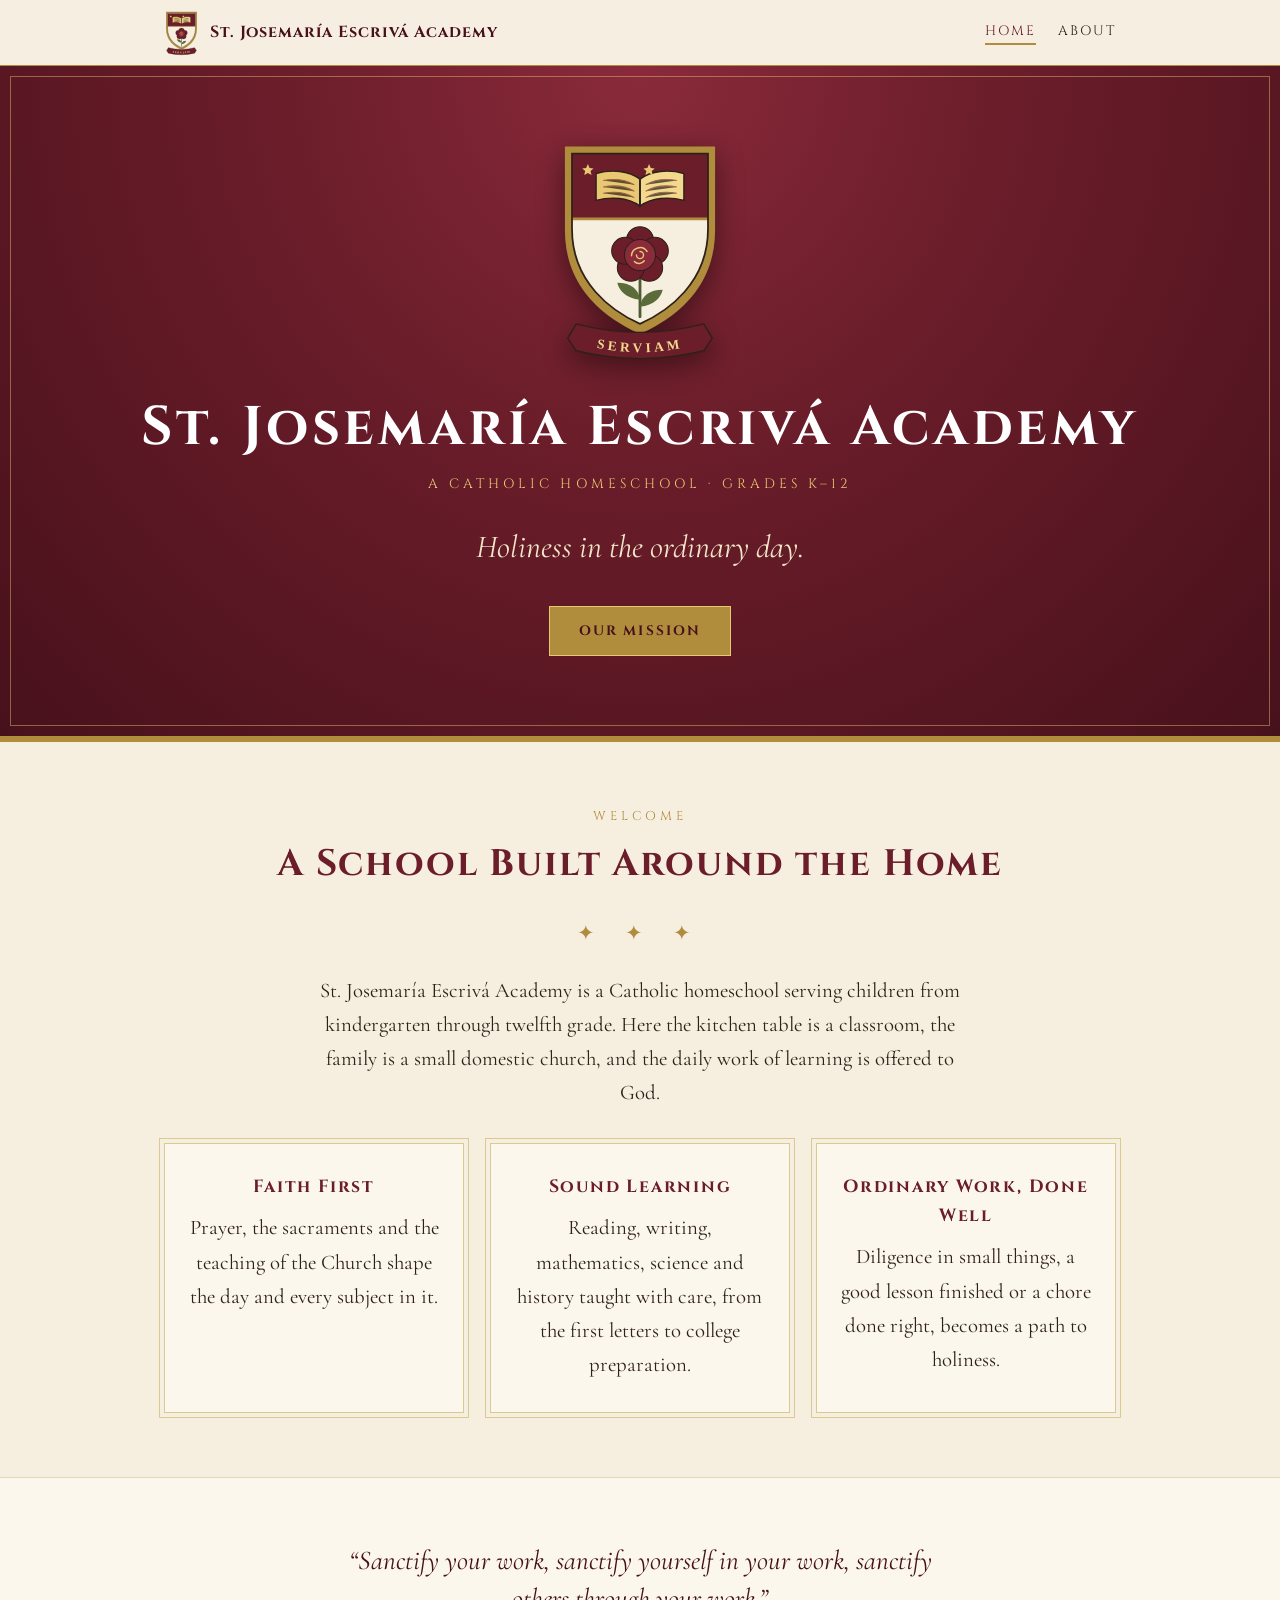
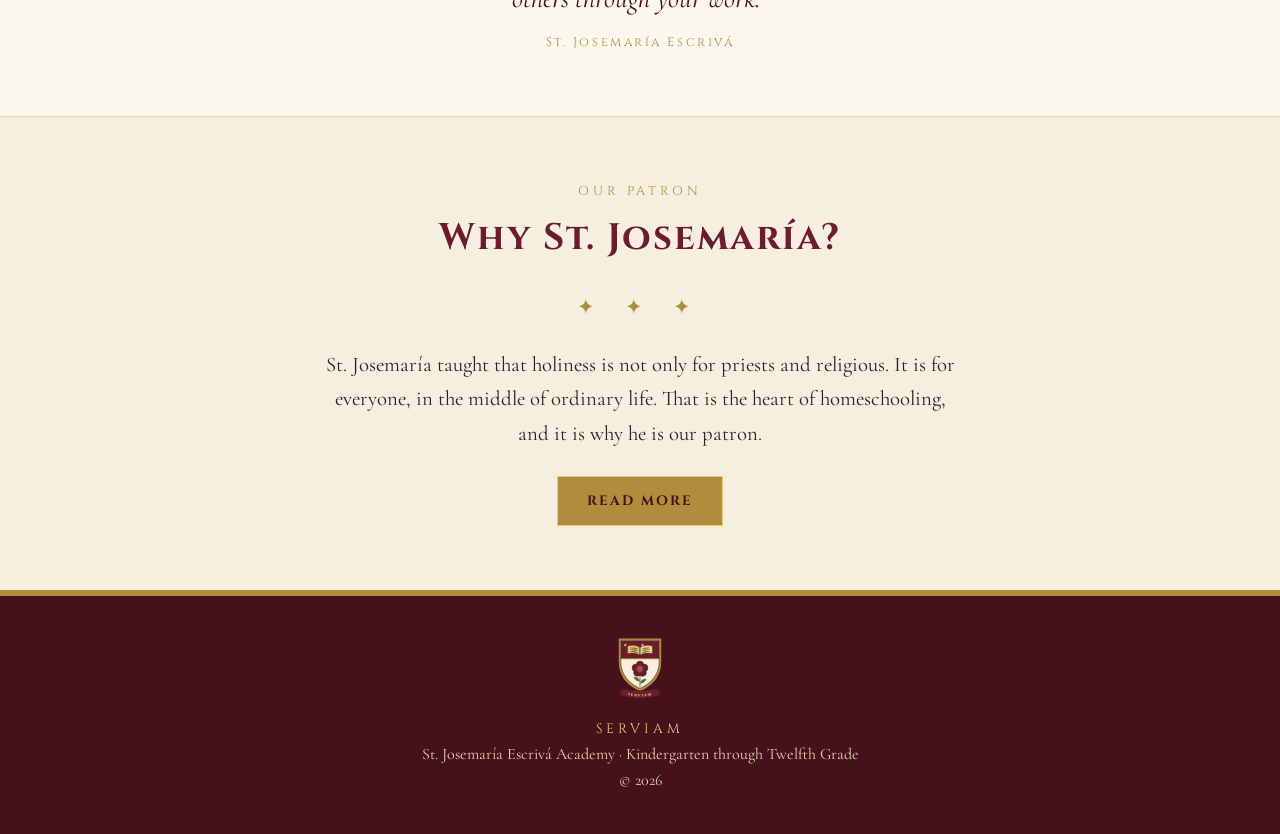
==== index.html @ 0e482333 "Build public academy site: home, about, crest, styles; keep old hub as family.html Co-Authored-By: C" ====
<!DOCTYPE html>
<html lang="en"><head><meta charset="UTF-8"><meta name="viewport" content="width=device-width,initial-scale=1">
<title>St. Josemaría Escrivá Academy</title><meta name="description" content="A Catholic homeschool academy, kindergarten through twelfth grade."><link rel="icon" href="crest.svg" type="image/svg+xml">
<link rel="preconnect" href="https://fonts.googleapis.com"><link rel="preconnect" href="https://fonts.gstatic.com" crossorigin><link href="https://fonts.googleapis.com/css2?family=Cinzel:wght@500;700&family=Cormorant+Garamond:ital,wght@0,400;0,600;1,400&display=swap" rel="stylesheet"><link rel="stylesheet" href="style.css"></head><body>
<header class="top"><div class="wrap"><a class="brand" href="/"><img src="crest.svg" alt=""><span>St. Josemaría Escrivá Academy</span></a>
<nav><a href="/" class="on">Home</a><a href="about.html">About</a></nav></div></header>
<div class="hero"><img class="crest" src="crest.svg" alt="Academy crest">
<h1>St. Josemaría Escrivá Academy</h1><div class="sub">A Catholic Homeschool &middot; Grades K&ndash;12</div>
<p class="tag">Holiness in the ordinary day.</p><a class="btn" href="about.html">Our Mission</a></div>
<section><div class="wrap"><div class="kicker">Welcome</div><h2>A School Built Around the Home</h2><span class="orn">&#10022; &#10022; &#10022;</span>
<div class="lead"><p>St. Josemaría Escrivá Academy is a Catholic homeschool serving children from kindergarten through twelfth grade. Here the kitchen table is a classroom, the family is a small domestic church, and the daily work of learning is offered to God.</p></div>
<div class="cols">
<div class="card"><h3>Faith First</h3><p>Prayer, the sacraments and the teaching of the Church shape the day and every subject in it.</p></div>
<div class="card"><h3>Sound Learning</h3><p>Reading, writing, mathematics, science and history taught with care, from the first letters to college preparation.</p></div>
<div class="card"><h3>Ordinary Work, Done Well</h3><p>Diligence in small things, a good lesson finished or a chore done right, becomes a path to holiness.</p></div>
</div></div></section>
<section class="alt"><div class="wrap"><blockquote>&ldquo;Sanctify your work, sanctify yourself in your work, sanctify others through your work.&rdquo;<cite>St. Josemaría Escrivá</cite></blockquote></div></section>
<section><div class="wrap"><div class="kicker">Our Patron</div><h2>Why St. Josemaría?</h2><span class="orn">&#10022; &#10022; &#10022;</span>
<div class="lead"><p>St. Josemaría taught that holiness is not only for priests and religious. It is for everyone, in the middle of ordinary life. That is the heart of homeschooling, and it is why he is our patron.</p><p style="margin-top:1.6rem"><a class="btn" href="about.html">Read More</a></p></div></div></section>
<footer><img src="crest.svg" alt=""><div class="m">SERVIAM</div><p>St. Josemaría Escrivá Academy &middot; Kindergarten through Twelfth Grade<br>&copy; 2026</p></footer></body></html>
---- style.css ----
:root{--cream:#f6efe0;--paper:#fbf7ec;--burg:#6b1d2a;--burg-d:#47111b;--gold:#b08d3c;--gold-l:#e9c872;--ink:#2e2118}
*{box-sizing:border-box;margin:0}
html{scroll-behavior:smooth}
body{background:var(--cream);color:var(--ink);font-family:'Cormorant Garamond',Georgia,serif;font-size:1.3rem;line-height:1.65}
h1,h2,h3,.brand,nav a,.btn,.kicker{font-family:'Cinzel',Georgia,serif}
a{color:var(--burg)}
.wrap{max-width:1000px;margin:0 auto;padding:0 1.5rem}
header.top{position:sticky;top:0;z-index:10;background:rgba(246,239,224,.94);backdrop-filter:blur(6px);border-bottom:1px solid var(--gold)}
header.top .wrap{display:flex;align-items:center;justify-content:space-between;gap:1rem;padding-top:.6rem;padding-bottom:.6rem}
.brand{display:flex;align-items:center;gap:.7rem;text-decoration:none;color:var(--burg-d);font-weight:700;letter-spacing:.06em;font-size:1rem;line-height:1.2}
.brand img{height:46px}
nav{display:flex;gap:1.4rem}
nav a{text-decoration:none;color:var(--ink);font-size:.85rem;letter-spacing:.14em;text-transform:uppercase}
nav a:hover,nav a.on{color:var(--burg);border-bottom:2px solid var(--gold)}
.hero{background:radial-gradient(ellipse at 50% 0%,#8a2a3a 0%,var(--burg) 40%,var(--burg-d) 100%);color:var(--cream);text-align:center;padding:4.5rem 1.5rem 5rem;position:relative;border-bottom:6px solid var(--gold)}
.hero::after{content:"";position:absolute;inset:10px;border:1px solid rgba(233,200,114,.45);pointer-events:none}
.hero img.crest{width:170px;filter:drop-shadow(0 8px 14px rgba(0,0,0,.45));margin-bottom:1.2rem}
.hero h1{font-size:clamp(1.9rem,5.4vw,3.4rem);letter-spacing:.07em;line-height:1.2;font-weight:700;color:#fff}
.hero .sub{font-family:'Cinzel',serif;letter-spacing:.3em;text-transform:uppercase;font-size:.85rem;color:var(--gold-l);margin-top:.8rem}
.hero .tag{font-style:italic;font-size:clamp(1.4rem,3.4vw,2rem);margin:1.6rem auto 2rem;max-width:34rem;color:#f3e7c9}
.btn{display:inline-block;padding:.8rem 1.8rem;background:var(--gold);color:var(--burg-d);text-decoration:none;letter-spacing:.16em;text-transform:uppercase;font-size:.85rem;font-weight:700;border:1px solid var(--gold-l)}
.btn:hover{background:var(--gold-l)}
section{padding:4rem 0}
section.alt{background:var(--paper);border-top:1px solid #e3d6b4;border-bottom:1px solid #e3d6b4}
.kicker{color:var(--gold);letter-spacing:.3em;text-transform:uppercase;font-size:.8rem;text-align:center}
h2{font-size:clamp(1.6rem,3.8vw,2.3rem);color:var(--burg);text-align:center;margin:.4rem 0 1.4rem;letter-spacing:.05em}
.orn{display:block;text-align:center;color:var(--gold);letter-spacing:.6em;margin-bottom:1.4rem}
p+p{margin-top:1rem}
.lead{max-width:40rem;margin:0 auto;text-align:center}
.cols{display:grid;grid-template-columns:repeat(auto-fit,minmax(250px,1fr));gap:1.6rem;margin-top:2rem}
.card{background:var(--paper);border:1px solid #d9c993;padding:1.8rem 1.5rem;text-align:center;box-shadow:0 0 0 4px var(--cream),0 0 0 5px #d9c993}
.card h3{color:var(--burg);font-size:1.1rem;letter-spacing:.1em;margin-bottom:.6rem}
blockquote{max-width:38rem;margin:0 auto;text-align:center;font-style:italic;font-size:1.7rem;line-height:1.4;color:var(--burg-d)}
blockquote cite{display:block;font-family:'Cinzel',serif;font-style:normal;font-size:.8rem;letter-spacing:.2em;color:var(--gold);margin-top:1rem}
.prose{max-width:42rem;margin:0 auto}
.prose h3{color:var(--burg);letter-spacing:.08em;margin:2rem 0 .5rem;font-size:1.2rem}
.prose ul{padding-left:1.3rem}
footer{background:var(--burg-d);color:#e6d7ae;text-align:center;padding:2.5rem 1rem;font-size:1rem;border-top:6px solid var(--gold)}
footer img{height:64px;margin-bottom:.6rem}
footer .m{font-family:'Cinzel',serif;letter-spacing:.3em;color:var(--gold-l);font-size:.85rem}
@media(max-width:640px){body{font-size:1.2rem}.brand span{display:none}nav{gap:1rem}.hero img.crest{width:130px}}
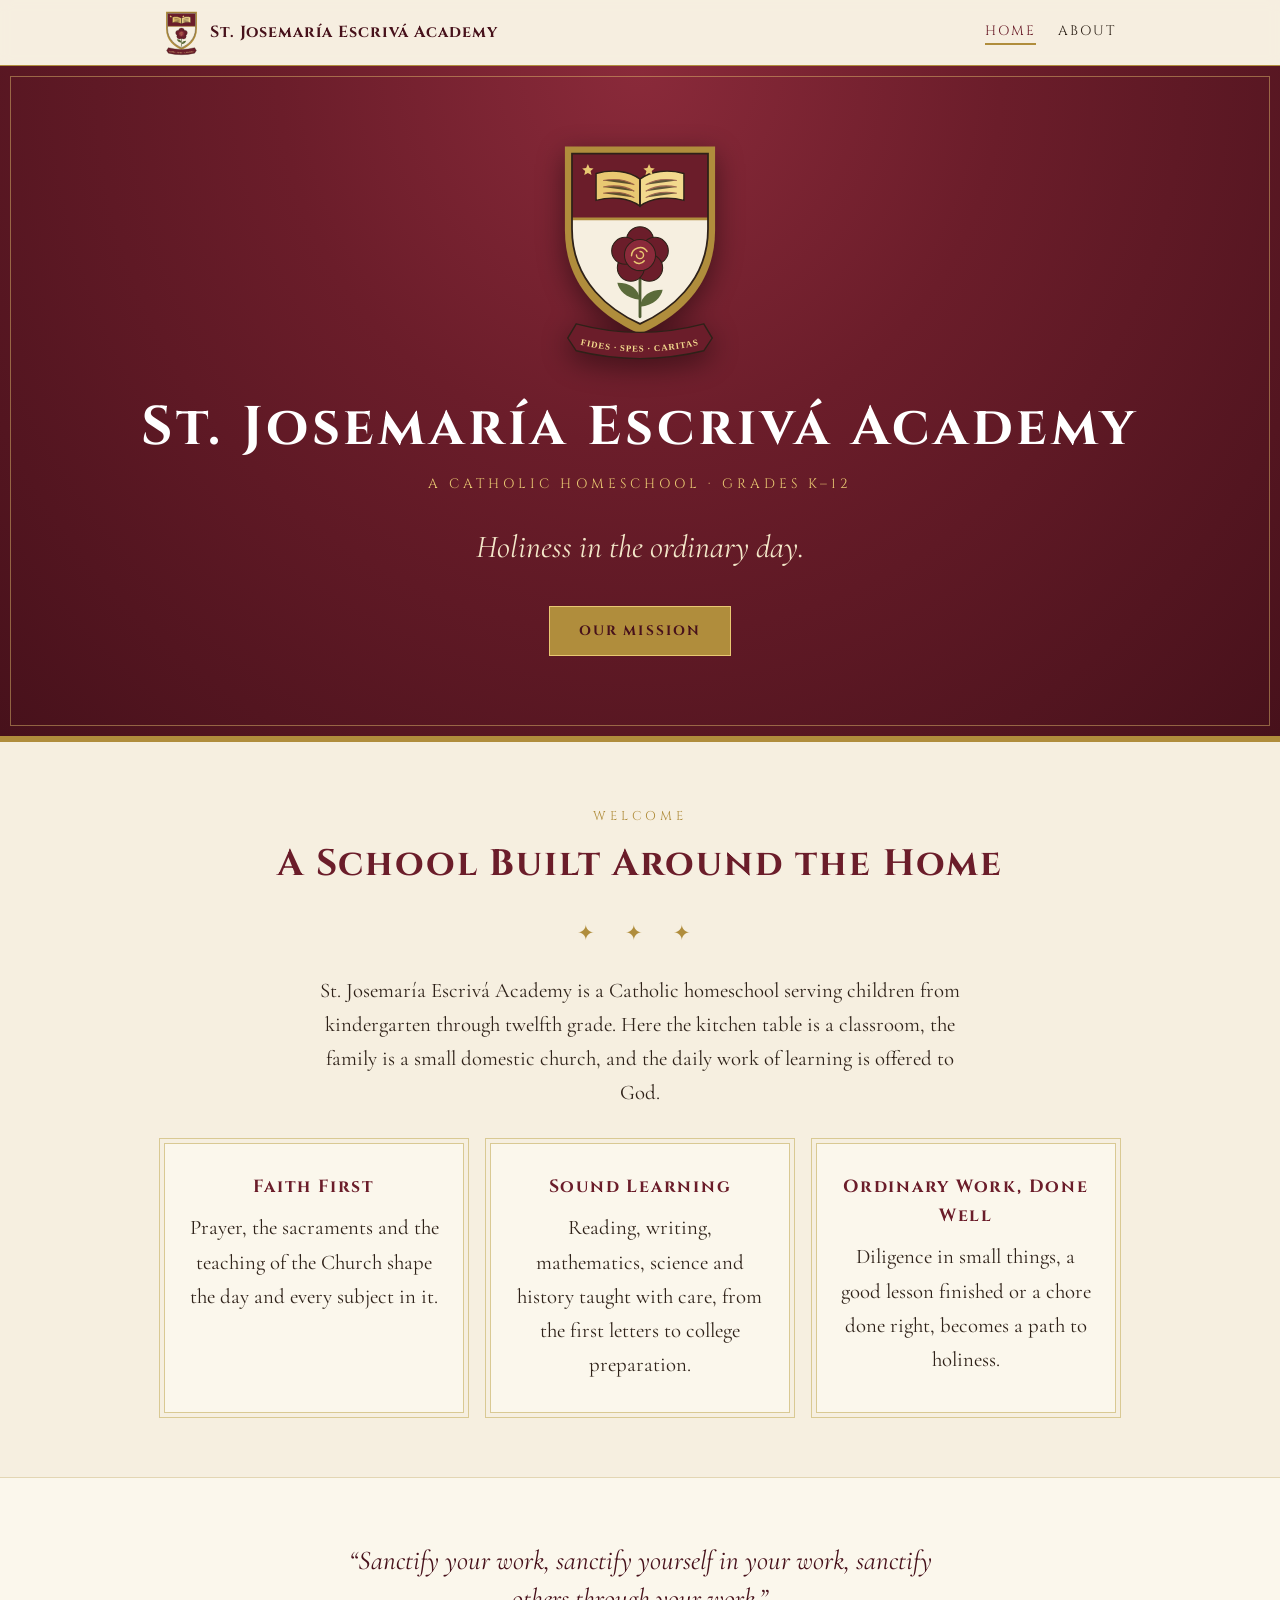
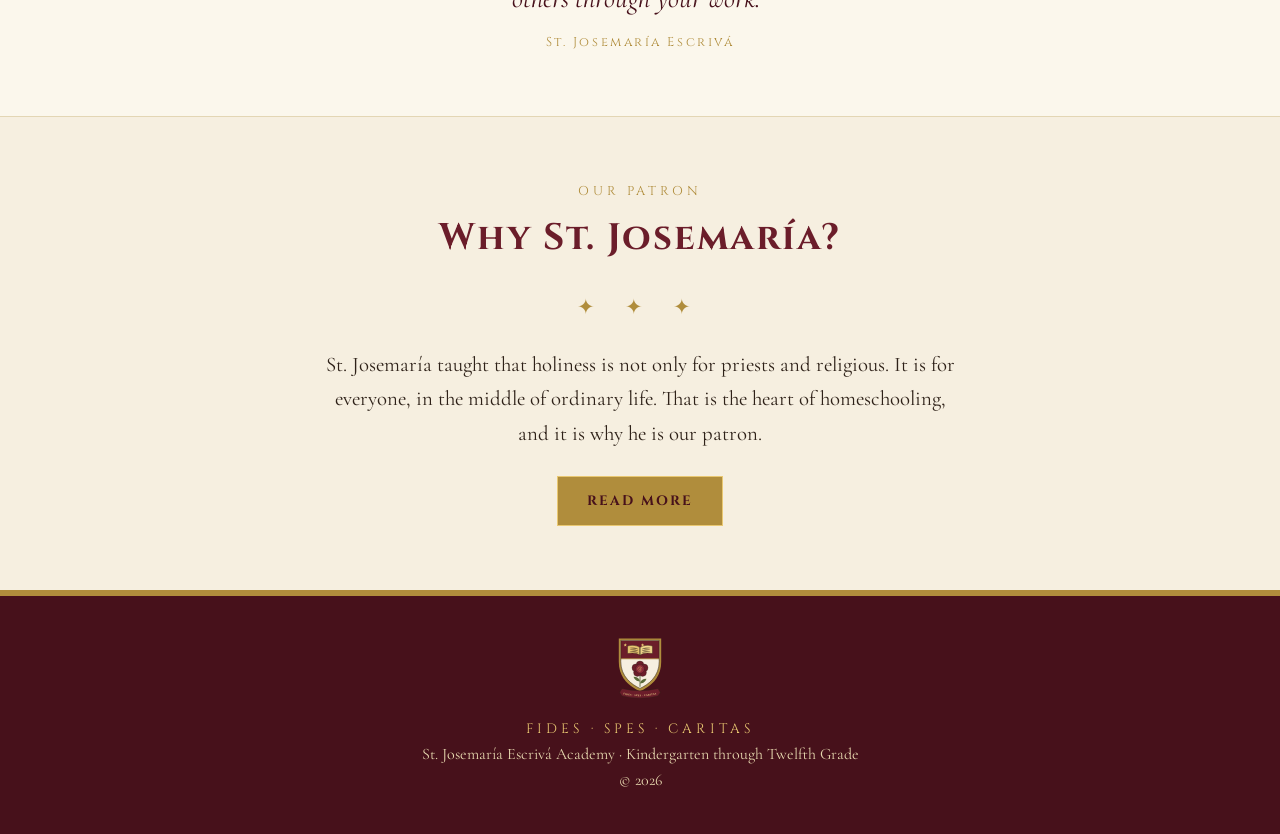
==== commit 246a4dde: "Motto: Fides, Spes et Caritas Co-Authored-By: Claude Sonnet 5.5 <noreply@anthropic.com> Claude-Sessi" ====
--- a/index.html
+++ b/index.html
@@ -17,4 +17,4 @@
 <section class="alt"><div class="wrap"><blockquote>&ldquo;Sanctify your work, sanctify yourself in your work, sanctify others through your work.&rdquo;<cite>St. Josemaría Escrivá</cite></blockquote></div></section>
 <section><div class="wrap"><div class="kicker">Our Patron</div><h2>Why St. Josemaría?</h2><span class="orn">&#10022; &#10022; &#10022;</span>
 <div class="lead"><p>St. Josemaría taught that holiness is not only for priests and religious. It is for everyone, in the middle of ordinary life. That is the heart of homeschooling, and it is why he is our patron.</p><p style="margin-top:1.6rem"><a class="btn" href="about.html">Read More</a></p></div></div></section>
-<footer><img src="crest.svg" alt=""><div class="m">SERVIAM</div><p>St. Josemaría Escrivá Academy &middot; Kindergarten through Twelfth Grade<br>&copy; 2026</p></footer></body></html>
+<footer><img src="crest.svg" alt=""><div class="m">FIDES &middot; SPES &middot; CARITAS</div><p>St. Josemaría Escrivá Academy &middot; Kindergarten through Twelfth Grade<br>&copy; 2026</p></footer></body></html>
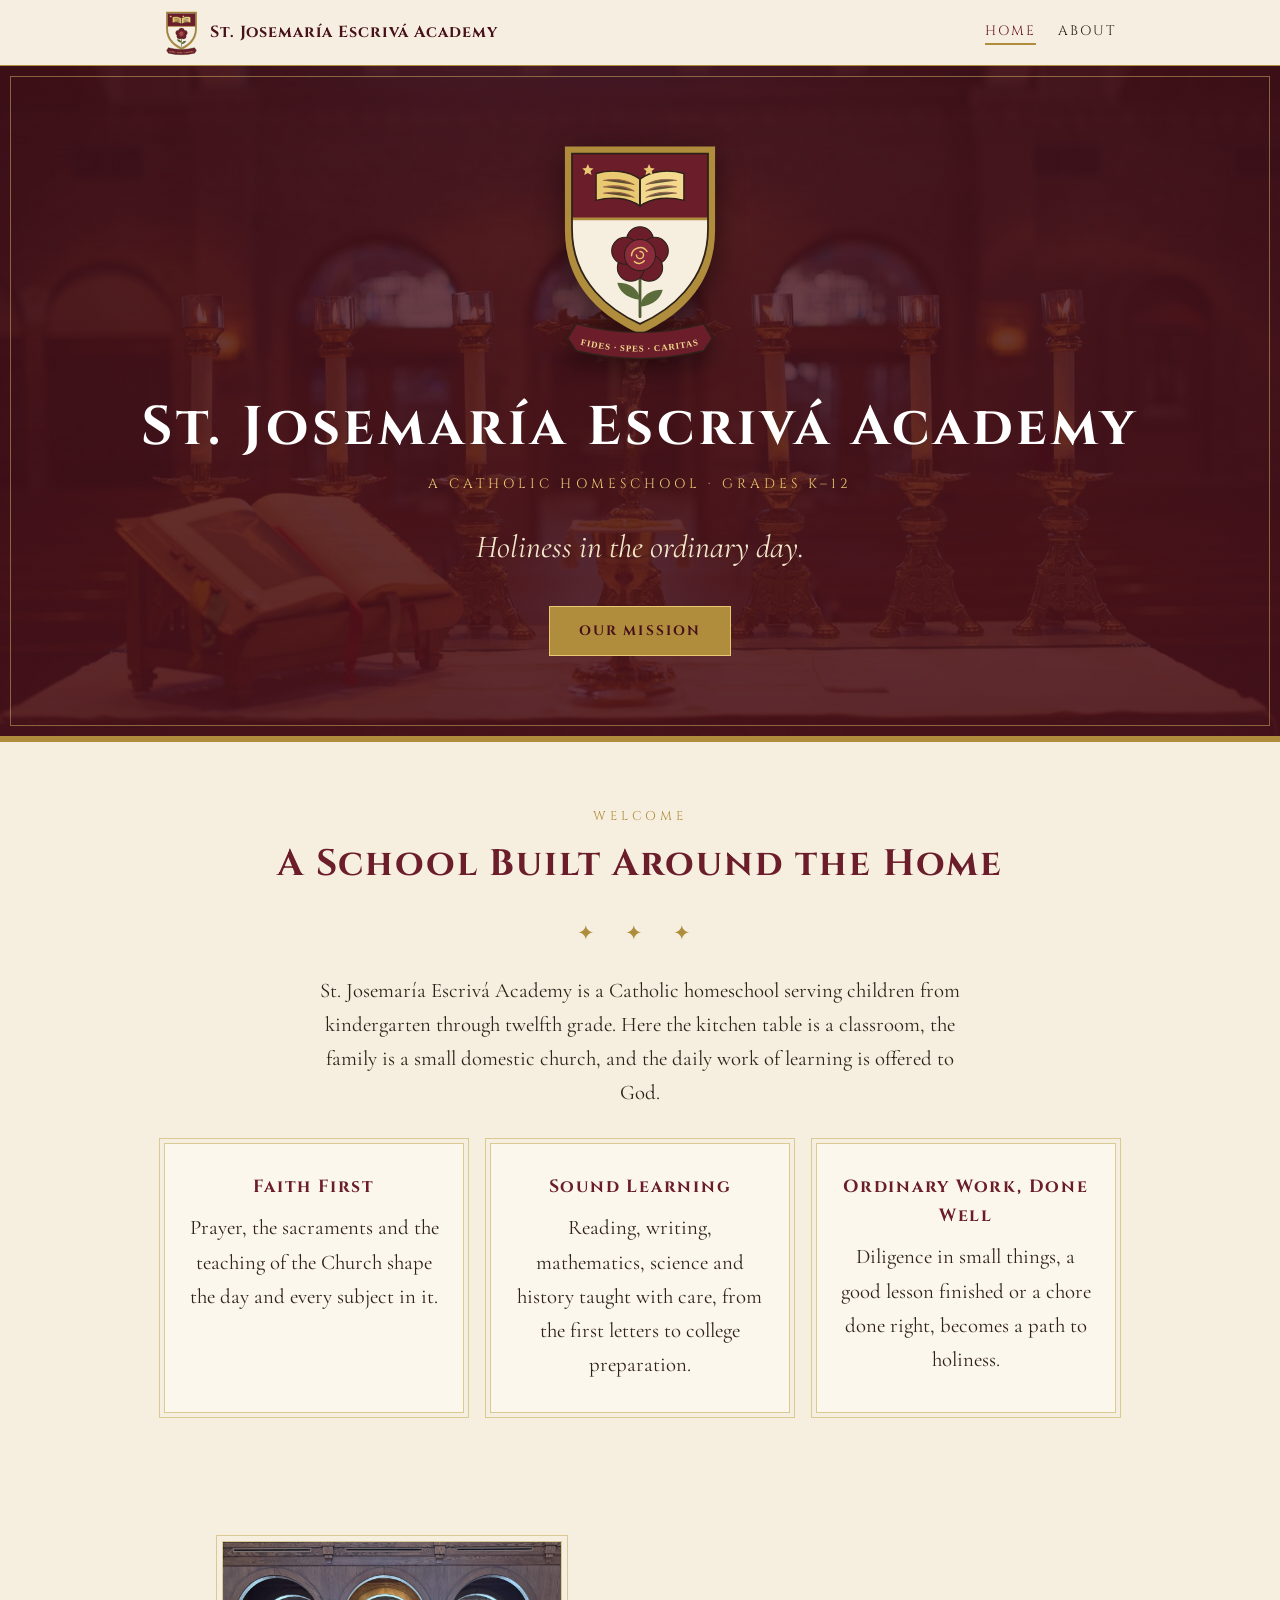
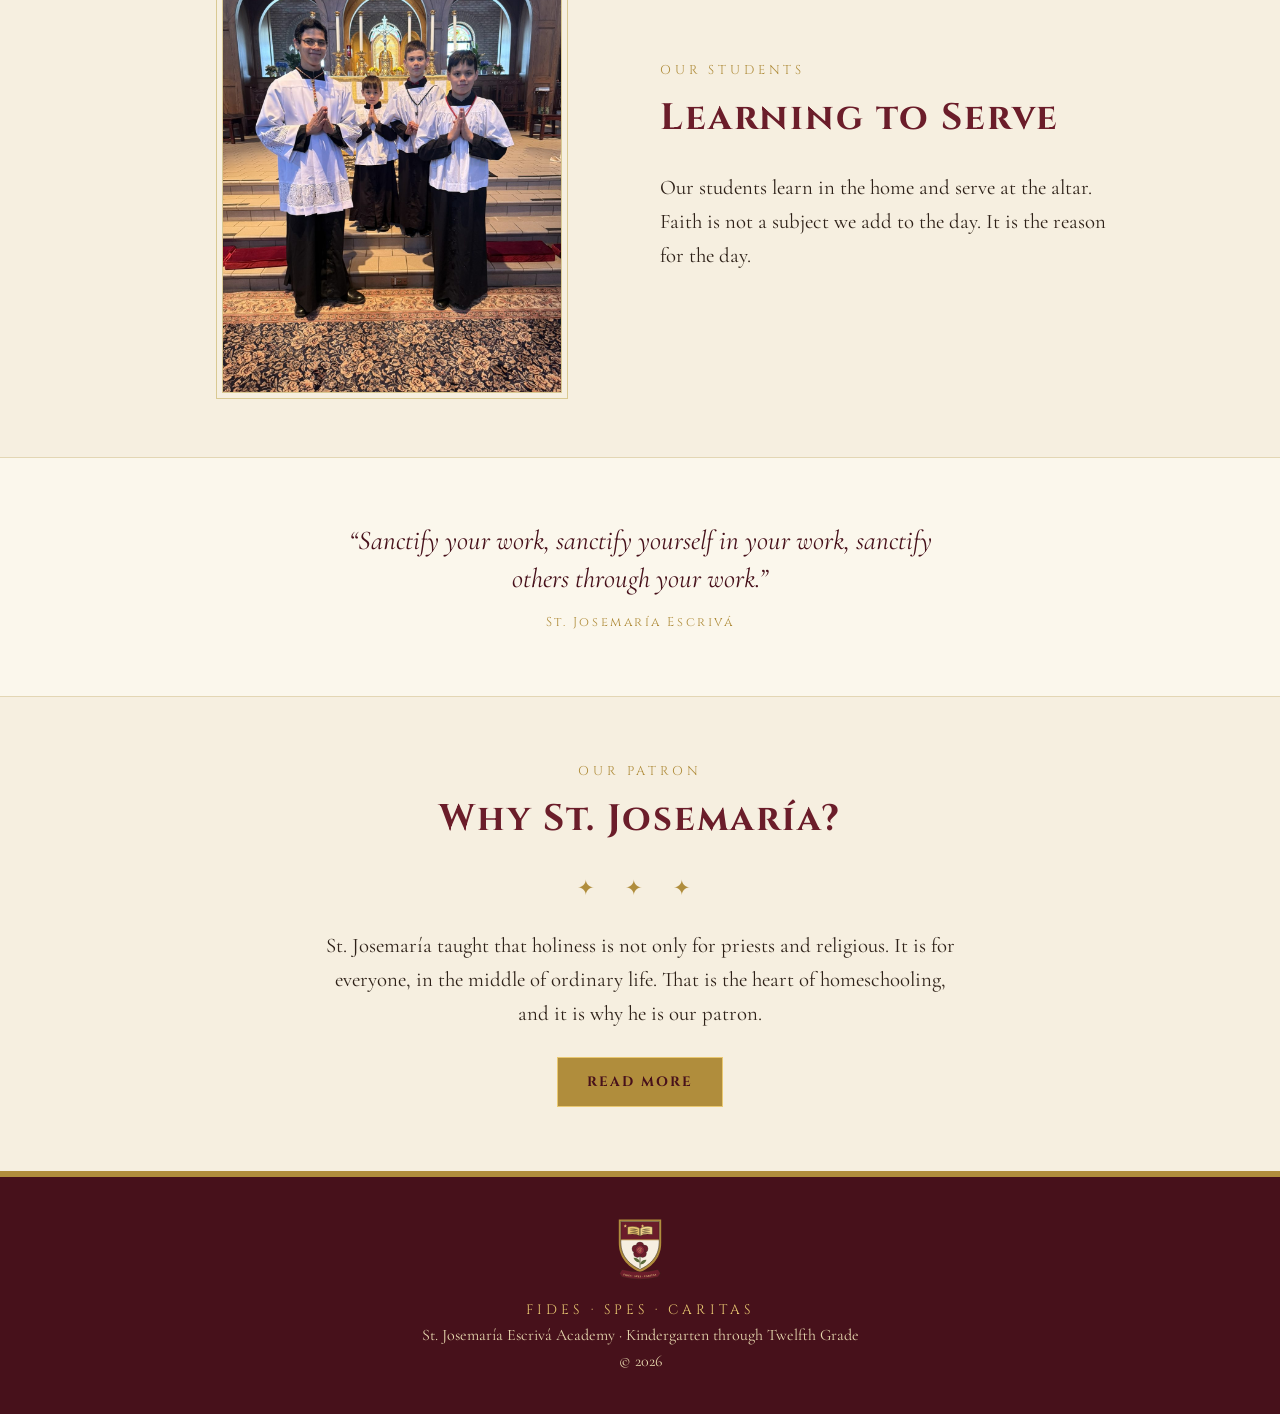
==== commit e4be5283: "Add photos: altar hero, servers, thurible Co-Authored-By: Claude Sonnet 5.5 <noreply@anthropic.com> " ====
--- a/index.html
+++ b/index.html
@@ -14,6 +14,7 @@
 <div class="card"><h3>Sound Learning</h3><p>Reading, writing, mathematics, science and history taught with care, from the first letters to college preparation.</p></div>
 <div class="card"><h3>Ordinary Work, Done Well</h3><p>Diligence in small things, a good lesson finished or a chore done right, becomes a path to holiness.</p></div>
 </div></div></section>
+<section><div class="wrap"><div class="split"><div class="pic"><img class="photo" src="img/servers.jpg" alt="Four altar servers standing in prayer before the altar" loading="lazy"></div><div><div class="kicker" style="text-align:left">Our Students</div><h2 style="text-align:left">Learning to Serve</h2><p>Our students learn in the home and serve at the altar. Faith is not a subject we add to the day. It is the reason for the day.</p></div></div></div></section>
 <section class="alt"><div class="wrap"><blockquote>&ldquo;Sanctify your work, sanctify yourself in your work, sanctify others through your work.&rdquo;<cite>St. Josemaría Escrivá</cite></blockquote></div></section>
 <section><div class="wrap"><div class="kicker">Our Patron</div><h2>Why St. Josemaría?</h2><span class="orn">&#10022; &#10022; &#10022;</span>
 <div class="lead"><p>St. Josemaría taught that holiness is not only for priests and religious. It is for everyone, in the middle of ordinary life. That is the heart of homeschooling, and it is why he is our patron.</p><p style="margin-top:1.6rem"><a class="btn" href="about.html">Read More</a></p></div></div></section>
--- a/style.css
+++ b/style.css
@@ -12,7 +12,7 @@
 nav{display:flex;gap:1.4rem}
 nav a{text-decoration:none;color:var(--ink);font-size:.85rem;letter-spacing:.14em;text-transform:uppercase}
 nav a:hover,nav a.on{color:var(--burg);border-bottom:2px solid var(--gold)}
-.hero{background:radial-gradient(ellipse at 50% 0%,#8a2a3a 0%,var(--burg) 40%,var(--burg-d) 100%);color:var(--cream);text-align:center;padding:4.5rem 1.5rem 5rem;position:relative;border-bottom:6px solid var(--gold)}
+.hero{background:linear-gradient(rgba(71,17,27,.78),rgba(71,17,27,.88)),url(img/altar.jpg) center/cover;color:var(--cream);text-align:center;padding:4.5rem 1.5rem 5rem;position:relative;border-bottom:6px solid var(--gold)}
 .hero::after{content:"";position:absolute;inset:10px;border:1px solid rgba(233,200,114,.45);pointer-events:none}
 .hero img.crest{width:170px;filter:drop-shadow(0 8px 14px rgba(0,0,0,.45));margin-bottom:1.2rem}
 .hero h1{font-size:clamp(1.9rem,5.4vw,3.4rem);letter-spacing:.07em;line-height:1.2;font-weight:700;color:#fff}
@@ -39,3 +39,10 @@
 footer img{height:64px;margin-bottom:.6rem}
 footer .m{font-family:'Cinzel',serif;letter-spacing:.3em;color:var(--gold-l);font-size:.85rem}
 @media(max-width:640px){body{font-size:1.2rem}.brand span{display:none}nav{gap:1rem}.hero img.crest{width:130px}}
+
+.photo{display:block;width:100%;height:auto;border:1px solid #d9c993;box-shadow:0 0 0 5px var(--cream),0 0 0 6px #d9c993}
+.split{display:grid;grid-template-columns:1fr 1fr;gap:2.5rem;align-items:center}
+.split.rev .pic{order:2}
+.pic{max-width:340px;margin:0 auto}
+.pic p{font-size:.95rem;font-style:italic;text-align:center;margin-top:.8rem;color:#6a5a48}
+@media(max-width:700px){.split{grid-template-columns:1fr}.split.rev .pic{order:0}}
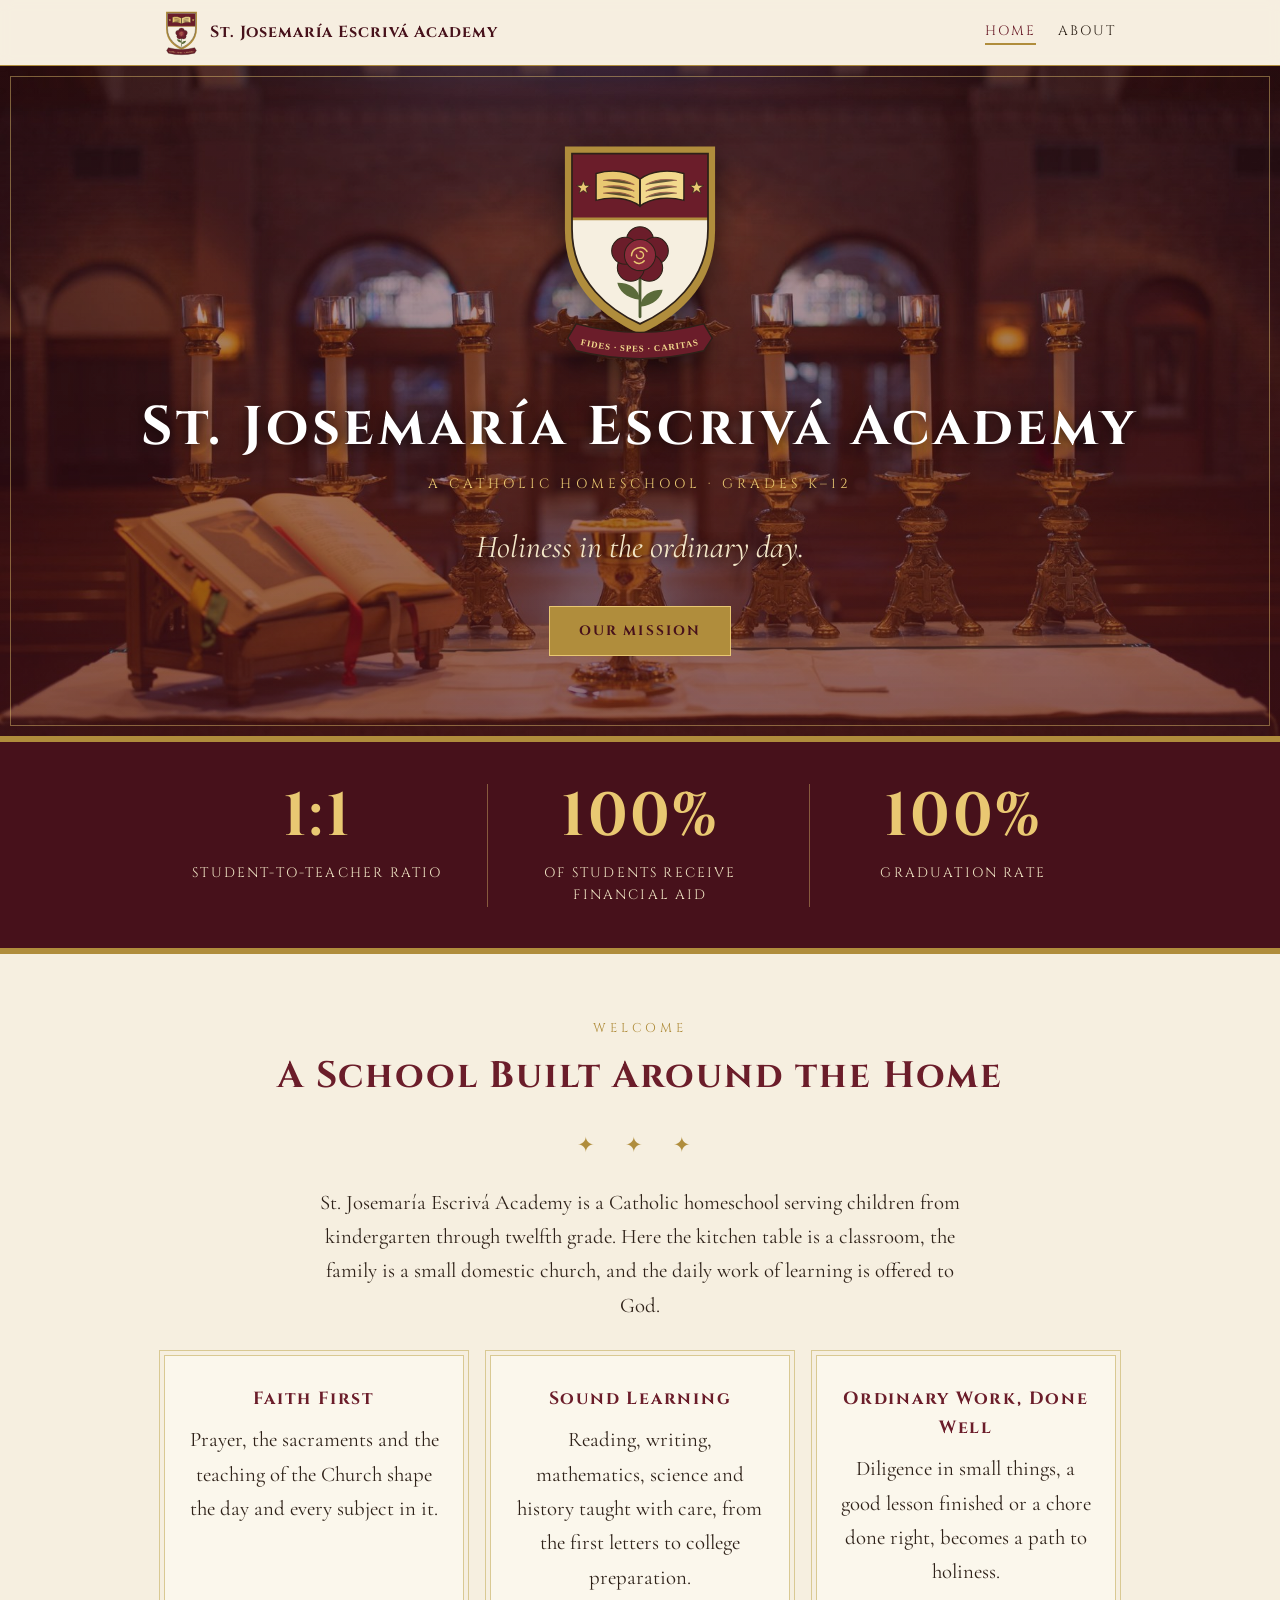
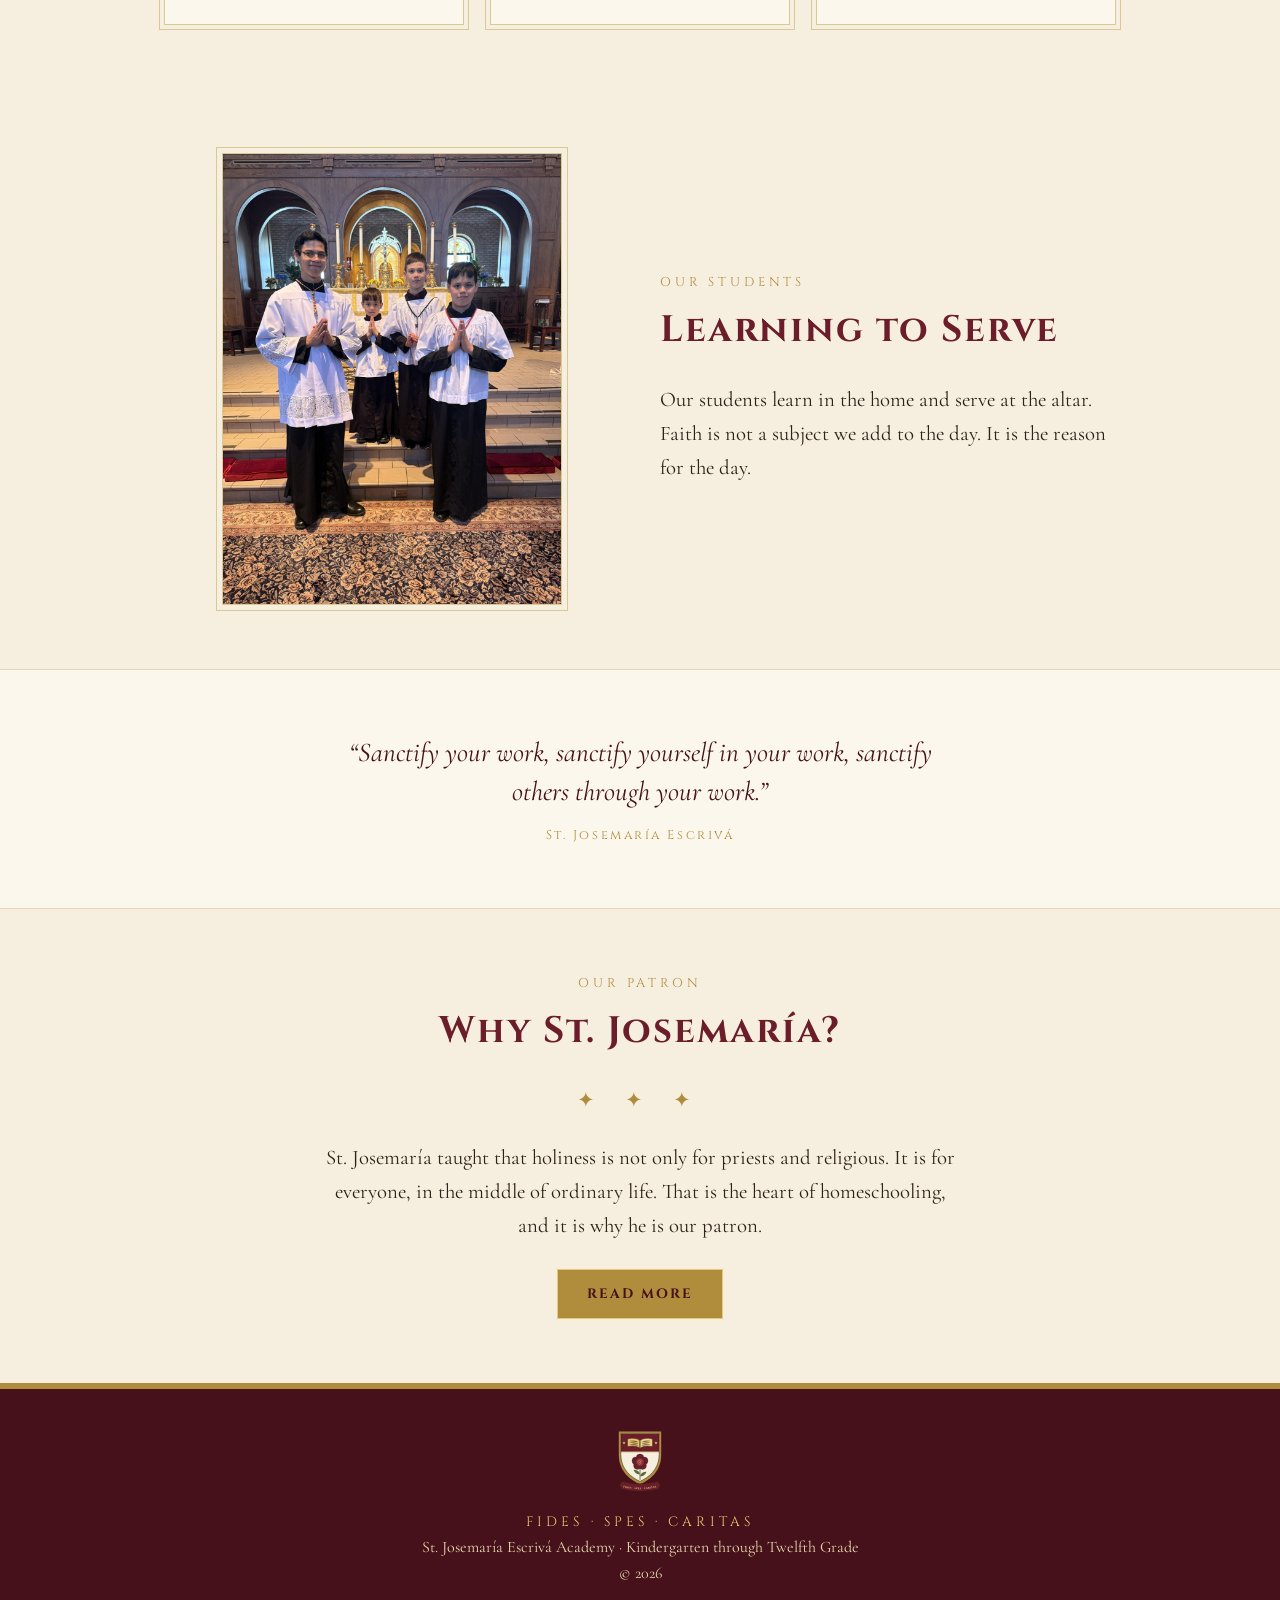
==== commit 450165e0: "Home: add stats band (1:1 ratio, 100% aid, 100% graduation) Co-Authored-By: Claude Sonnet 5.5 <norep" ====
--- a/index.html
+++ b/index.html
@@ -7,6 +7,7 @@
 <div class="hero"><img class="crest" src="crest.svg" alt="Academy crest">
 <h1>St. Josemaría Escrivá Academy</h1><div class="sub">A Catholic Homeschool &middot; Grades K&ndash;12</div>
 <p class="tag">Holiness in the ordinary day.</p><a class="btn" href="about.html">Our Mission</a></div>
+<div class="stats"><div class="wrap"><div class="stat"><b>1:1</b><span>Student-to-Teacher Ratio</span></div><div class="stat"><b>100%</b><span>of Students Receive Financial Aid</span></div><div class="stat"><b>100%</b><span>Graduation Rate</span></div></div></div>
 <section><div class="wrap"><div class="kicker">Welcome</div><h2>A School Built Around the Home</h2><span class="orn">&#10022; &#10022; &#10022;</span>
 <div class="lead"><p>St. Josemaría Escrivá Academy is a Catholic homeschool serving children from kindergarten through twelfth grade. Here the kitchen table is a classroom, the family is a small domestic church, and the daily work of learning is offered to God.</p></div>
 <div class="cols">
--- a/style.css
+++ b/style.css
@@ -12,9 +12,10 @@
 nav{display:flex;gap:1.4rem}
 nav a{text-decoration:none;color:var(--ink);font-size:.85rem;letter-spacing:.14em;text-transform:uppercase}
 nav a:hover,nav a.on{color:var(--burg);border-bottom:2px solid var(--gold)}
-.hero{background:linear-gradient(rgba(71,17,27,.78),rgba(71,17,27,.88)),url(img/altar.jpg) center/cover;color:var(--cream);text-align:center;padding:4.5rem 1.5rem 5rem;position:relative;border-bottom:6px solid var(--gold)}
+.hero{background:linear-gradient(rgba(71,17,27,.38),rgba(71,17,27,.62)),url(img/altar.jpg) center/cover;color:var(--cream);text-align:center;padding:4.5rem 1.5rem 5rem;position:relative;border-bottom:6px solid var(--gold)}
 .hero::after{content:"";position:absolute;inset:10px;border:1px solid rgba(233,200,114,.45);pointer-events:none}
 .hero img.crest{width:170px;filter:drop-shadow(0 8px 14px rgba(0,0,0,.45));margin-bottom:1.2rem}
+.hero h1,.hero .tag{text-shadow:0 2px 14px rgba(0,0,0,.65)}
 .hero h1{font-size:clamp(1.9rem,5.4vw,3.4rem);letter-spacing:.07em;line-height:1.2;font-weight:700;color:#fff}
 .hero .sub{font-family:'Cinzel',serif;letter-spacing:.3em;text-transform:uppercase;font-size:.85rem;color:var(--gold-l);margin-top:.8rem}
 .hero .tag{font-style:italic;font-size:clamp(1.4rem,3.4vw,2rem);margin:1.6rem auto 2rem;max-width:34rem;color:#f3e7c9}
@@ -46,3 +47,10 @@
 .pic{max-width:340px;margin:0 auto}
 .pic p{font-size:.95rem;font-style:italic;text-align:center;margin-top:.8rem;color:#6a5a48}
 @media(max-width:700px){.split{grid-template-columns:1fr}.split.rev .pic{order:0}}
+
+.stats{background:var(--burg-d);color:var(--cream);border-bottom:6px solid var(--gold)}
+.stats .wrap{display:grid;grid-template-columns:repeat(3,1fr);gap:1rem;max-width:1000px;padding-top:2.6rem;padding-bottom:2.6rem}
+.stat{text-align:center;padding:0 .5rem}
+.stat+.stat{border-left:1px solid rgba(233,200,114,.4)}
+.stat b{display:block;font-family:'Cinzel',serif;font-size:clamp(2.2rem,6vw,3.8rem);color:var(--gold-l);line-height:1.1;letter-spacing:.04em}
+.stat span{display:block;font-family:'Cinzel',serif;font-size:clamp(.62rem,1.7vw,.85rem);letter-spacing:.16em;text-transform:uppercase;margin-top:.7rem;color:#efe3c3}
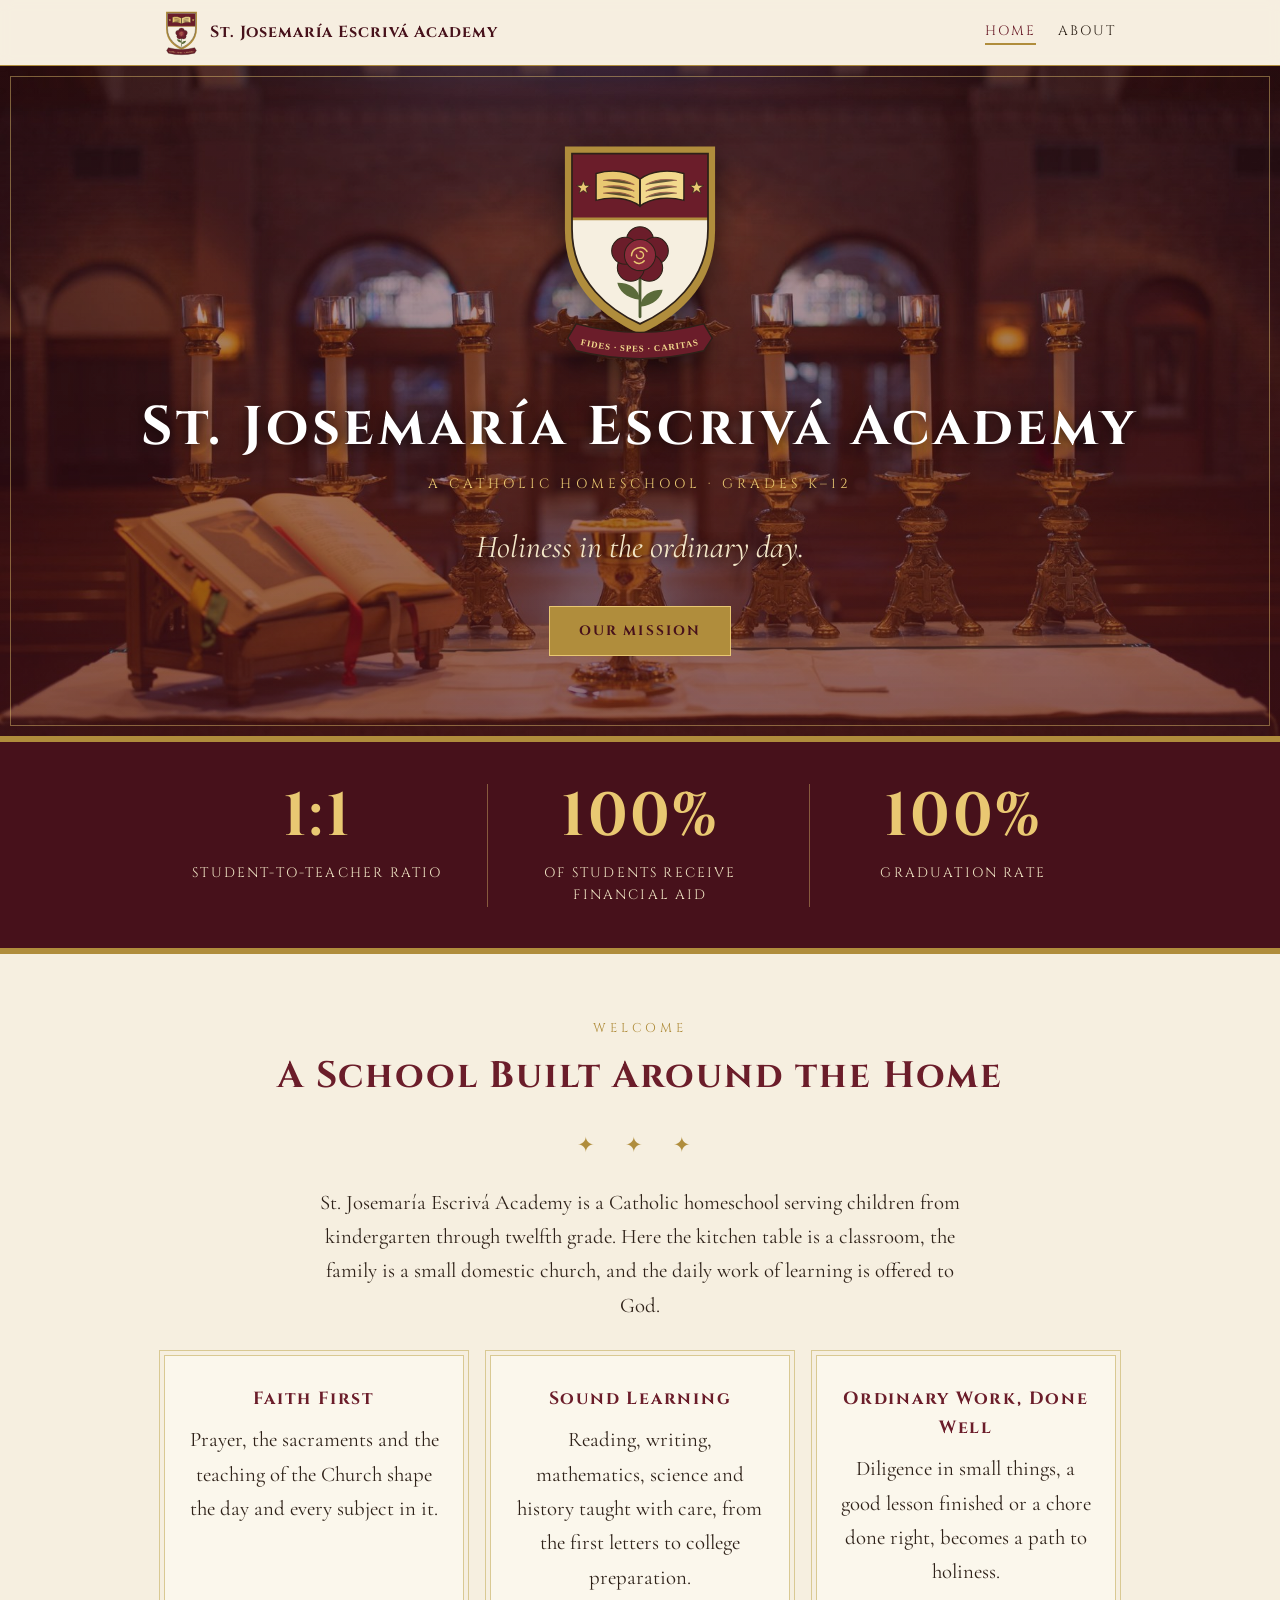
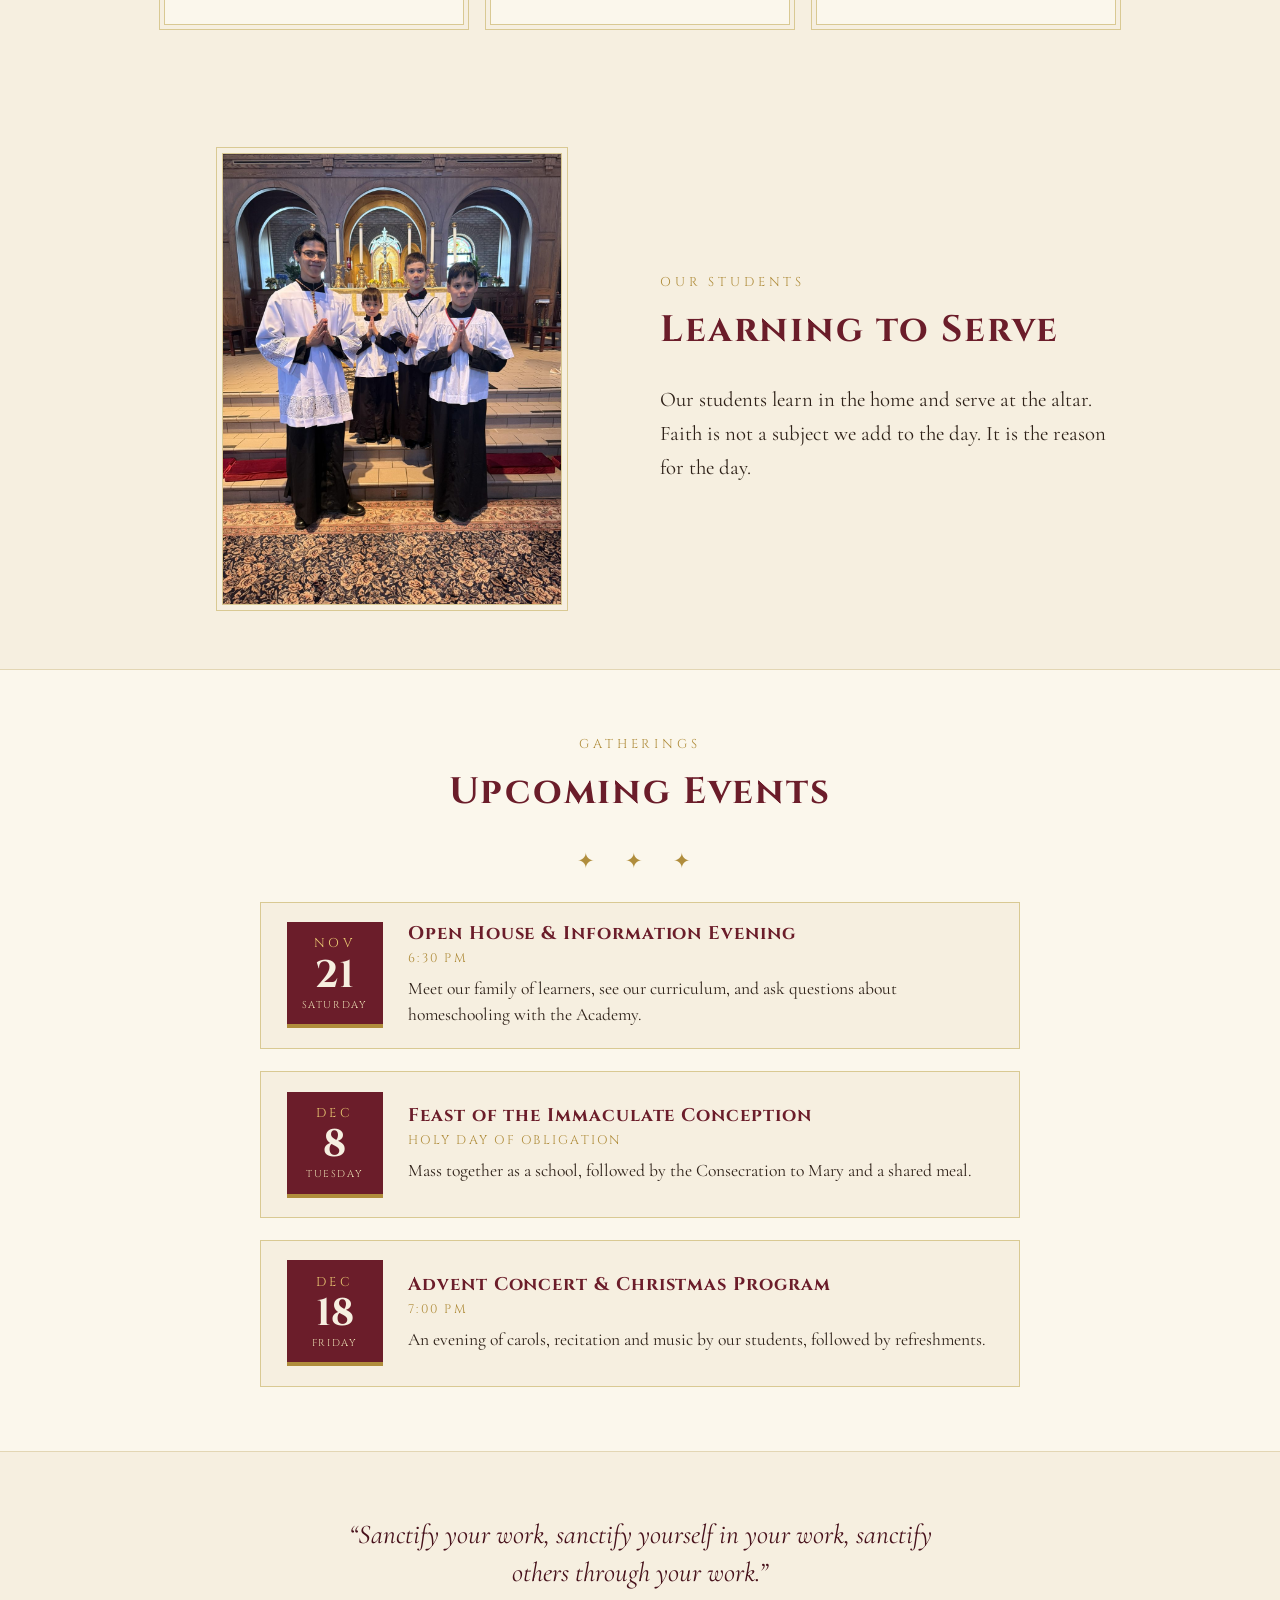
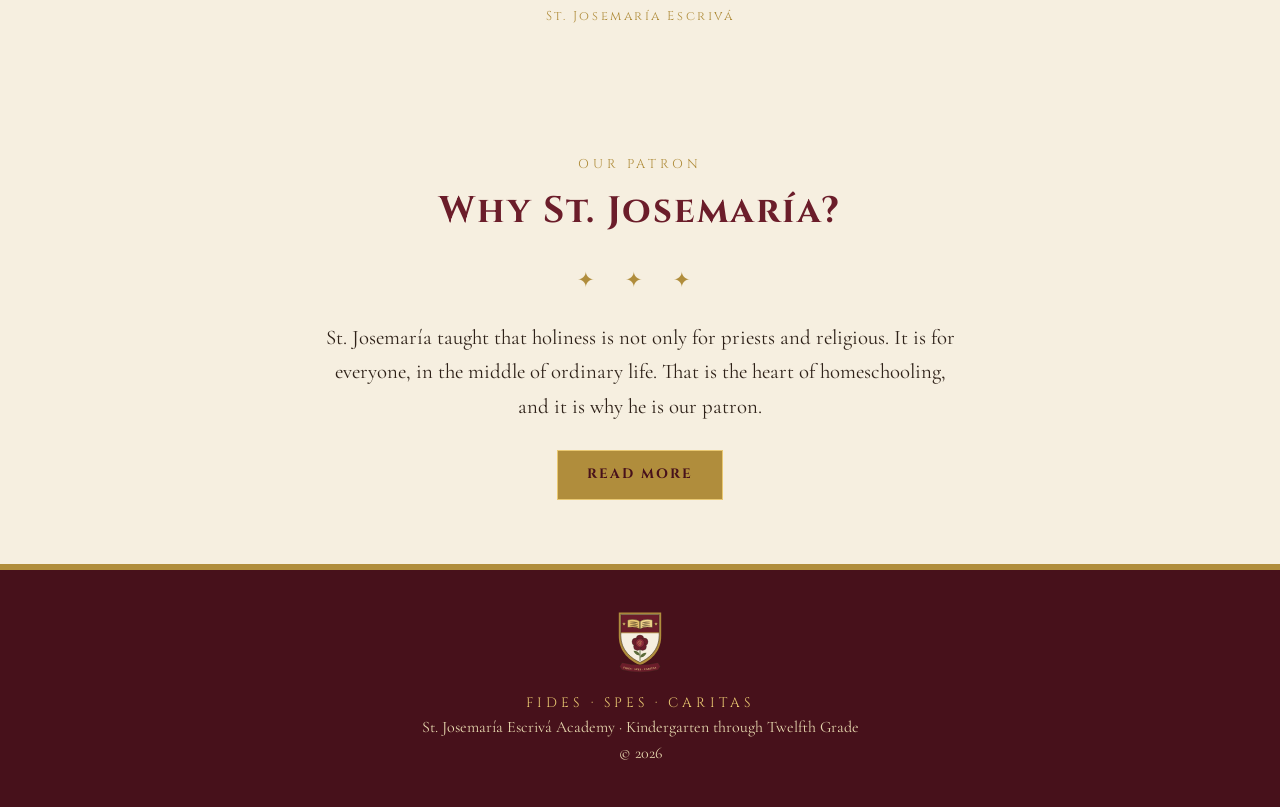
==== commit 09e4275b: "Home: add upcoming events section (example events) Co-Authored-By: Claude Sonnet 5.5 <noreply@anthro" ====
--- a/index.html
+++ b/index.html
@@ -16,7 +16,14 @@
 <div class="card"><h3>Ordinary Work, Done Well</h3><p>Diligence in small things, a good lesson finished or a chore done right, becomes a path to holiness.</p></div>
 </div></div></section>
 <section><div class="wrap"><div class="split"><div class="pic"><img class="photo" src="img/servers.jpg" alt="Four altar servers standing in prayer before the altar" loading="lazy"></div><div><div class="kicker" style="text-align:left">Our Students</div><h2 style="text-align:left">Learning to Serve</h2><p>Our students learn in the home and serve at the altar. Faith is not a subject we add to the day. It is the reason for the day.</p></div></div></div></section>
-<section class="alt"><div class="wrap"><blockquote>&ldquo;Sanctify your work, sanctify yourself in your work, sanctify others through your work.&rdquo;<cite>St. Josemaría Escrivá</cite></blockquote></div></section>
+<section class="alt" id="events"><div class="wrap"><div class="kicker">Gatherings</div><h2>Upcoming Events</h2><span class="orn">&#10022; &#10022; &#10022;</span>
+<!-- Example events: edit the dates, times and text below -->
+<div class="events">
+<article class="event"><div class="date"><span>Nov</span><b>21</b><em>Saturday</em></div><div><h3>Open House &amp; Information Evening</h3><p class="when">6:30 PM</p><p>Meet our family of learners, see our curriculum, and ask questions about homeschooling with the Academy.</p></div></article>
+<article class="event"><div class="date"><span>Dec</span><b>8</b><em>Tuesday</em></div><div><h3>Feast of the Immaculate Conception</h3><p class="when">Holy Day of Obligation</p><p>Mass together as a school, followed by the Consecration to Mary and a shared meal.</p></div></article>
+<article class="event"><div class="date"><span>Dec</span><b>18</b><em>Friday</em></div><div><h3>Advent Concert &amp; Christmas Program</h3><p class="when">7:00 PM</p><p>An evening of carols, recitation and music by our students, followed by refreshments.</p></div></article>
+</div></div></section>
+<section><div class="wrap"><blockquote>&ldquo;Sanctify your work, sanctify yourself in your work, sanctify others through your work.&rdquo;<cite>St. Josemaría Escrivá</cite></blockquote></div></section>
 <section><div class="wrap"><div class="kicker">Our Patron</div><h2>Why St. Josemaría?</h2><span class="orn">&#10022; &#10022; &#10022;</span>
 <div class="lead"><p>St. Josemaría taught that holiness is not only for priests and religious. It is for everyone, in the middle of ordinary life. That is the heart of homeschooling, and it is why he is our patron.</p><p style="margin-top:1.6rem"><a class="btn" href="about.html">Read More</a></p></div></div></section>
 <footer><img src="crest.svg" alt=""><div class="m">FIDES &middot; SPES &middot; CARITAS</div><p>St. Josemaría Escrivá Academy &middot; Kindergarten through Twelfth Grade<br>&copy; 2026</p></footer></body></html>
--- a/style.css
+++ b/style.css
@@ -54,3 +54,14 @@
 .stat+.stat{border-left:1px solid rgba(233,200,114,.4)}
 .stat b{display:block;font-family:'Cinzel',serif;font-size:clamp(2.2rem,6vw,3.8rem);color:var(--gold-l);line-height:1.1;letter-spacing:.04em}
 .stat span{display:block;font-family:'Cinzel',serif;font-size:clamp(.62rem,1.7vw,.85rem);letter-spacing:.16em;text-transform:uppercase;margin-top:.7rem;color:#efe3c3}
+
+.events{display:grid;gap:1.4rem;max-width:760px;margin:0 auto}
+.event{display:grid;grid-template-columns:96px 1fr;gap:1.6rem;align-items:center;background:var(--cream);border:1px solid #d9c993;padding:1.2rem 1.6rem}
+.date{text-align:center;background:var(--burg);color:var(--cream);padding:.7rem .4rem;border-bottom:4px solid var(--gold);font-family:'Cinzel',serif}
+.date span{display:block;letter-spacing:.25em;text-transform:uppercase;font-size:.8rem;color:var(--gold-l)}
+.date b{display:block;font-size:2.4rem;line-height:1.1}
+.date em{display:block;font-style:normal;font-size:.62rem;letter-spacing:.16em;text-transform:uppercase;color:#e6d7ae}
+.event h3{font-family:'Cinzel',serif;color:var(--burg);font-size:1.15rem;letter-spacing:.05em;line-height:1.3}
+.event .when{font-family:'Cinzel',serif;font-size:.78rem;letter-spacing:.18em;text-transform:uppercase;color:var(--gold);margin:.2rem 0 .4rem}
+.event p+p{margin-top:0;font-size:1.1rem;line-height:1.5}
+@media(max-width:520px){.event{grid-template-columns:76px 1fr;gap:1rem;padding:1rem}}
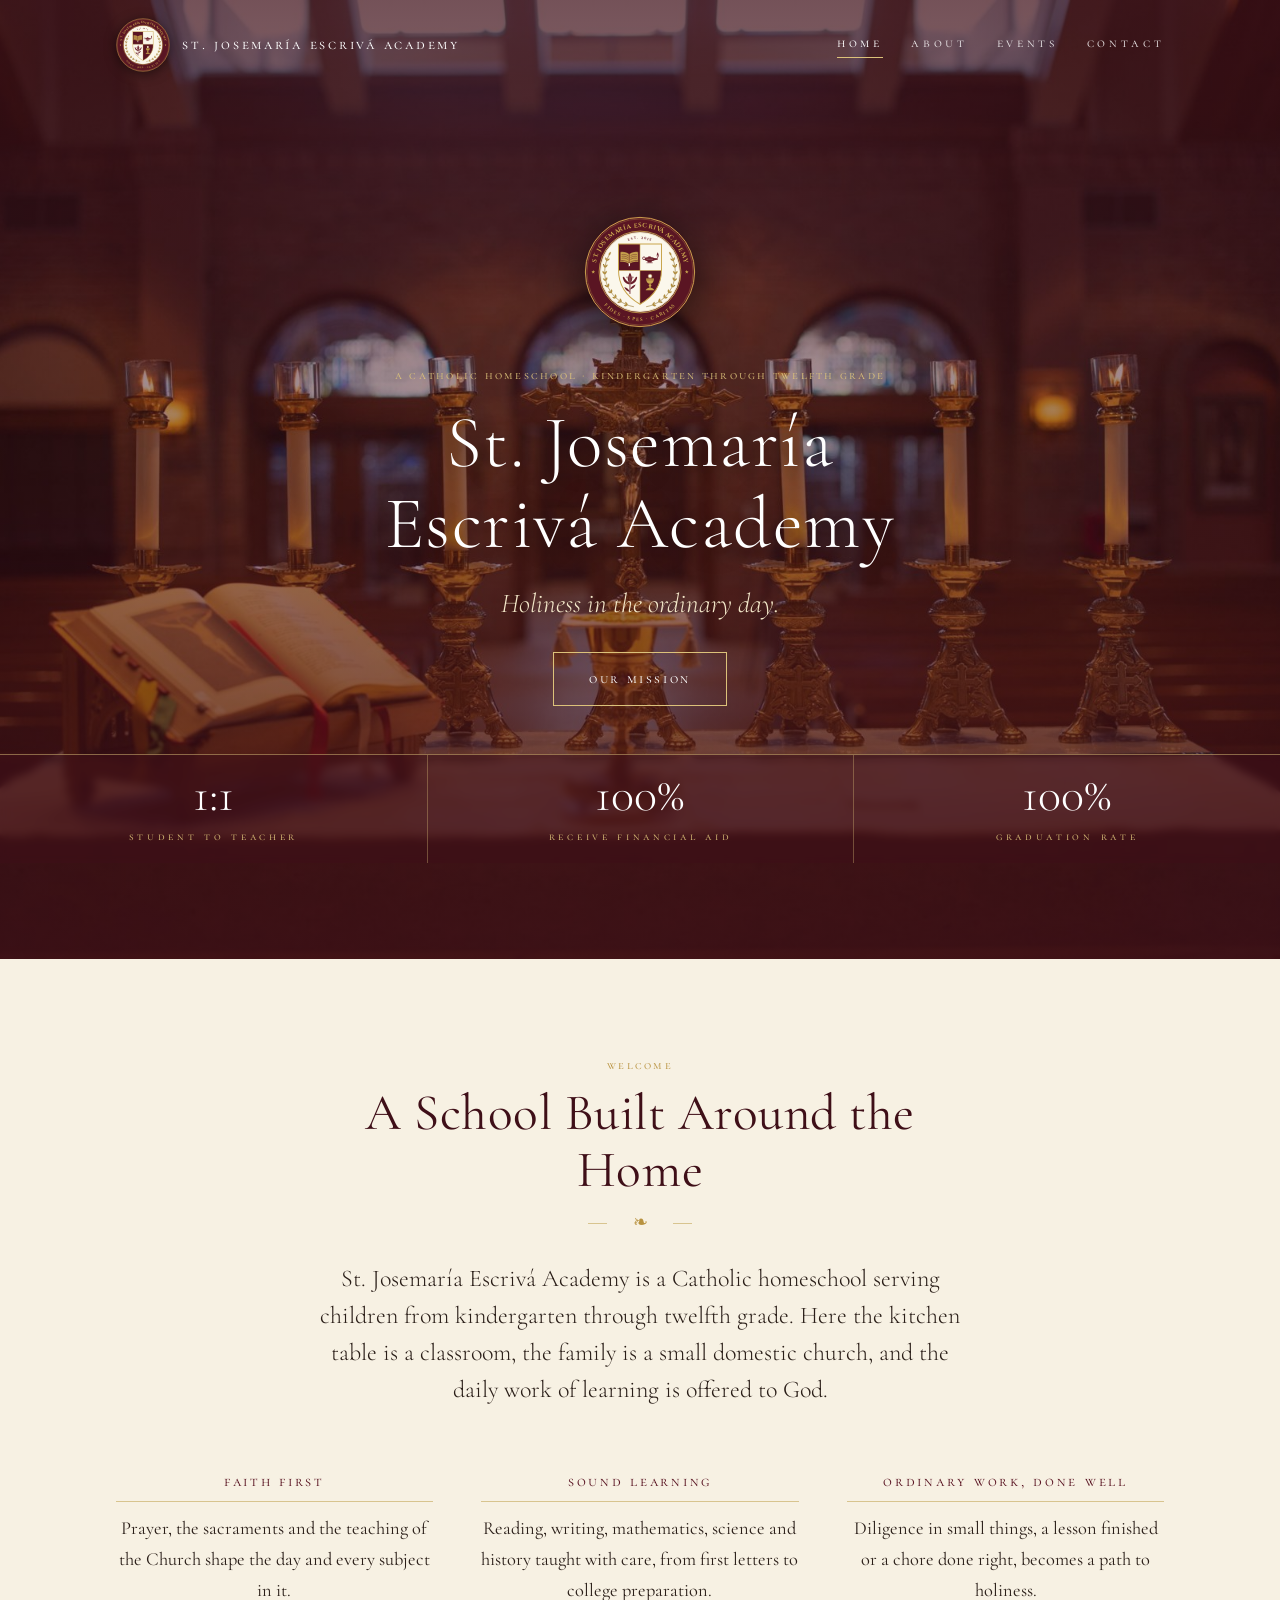
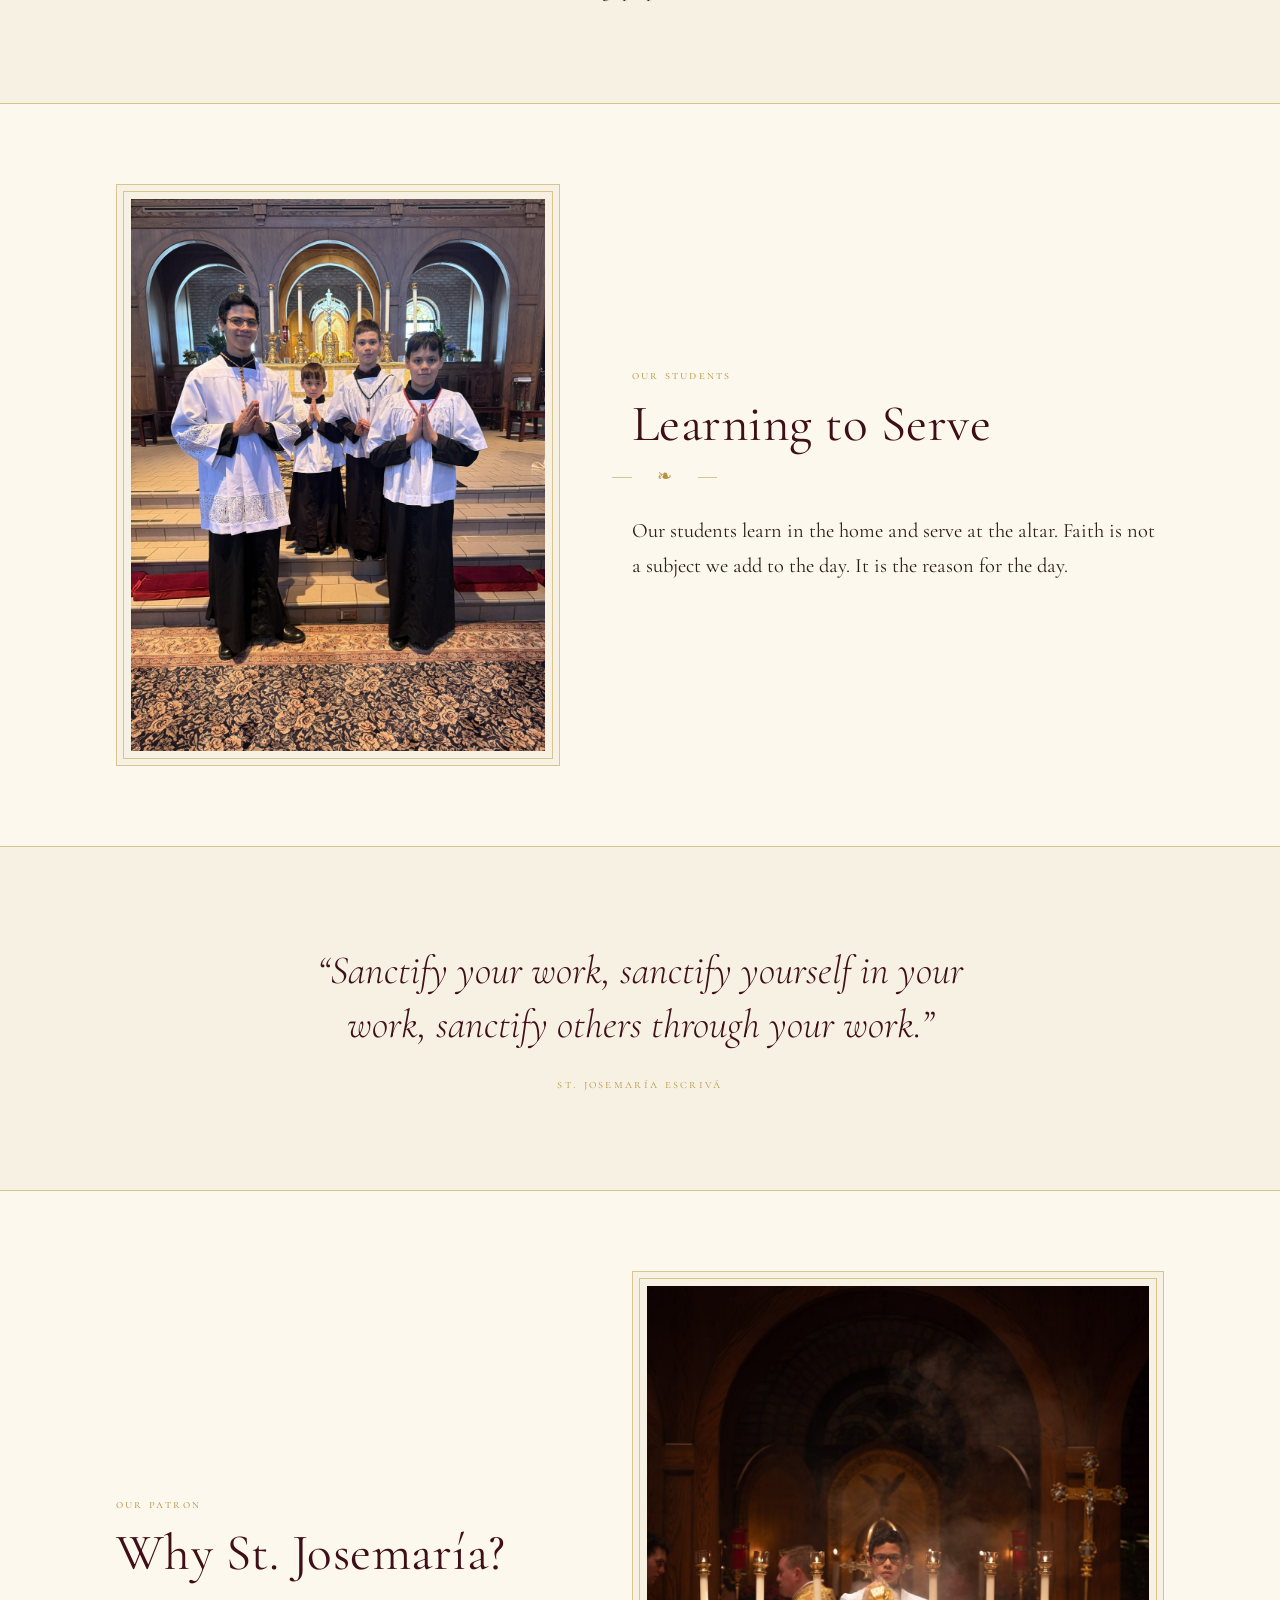
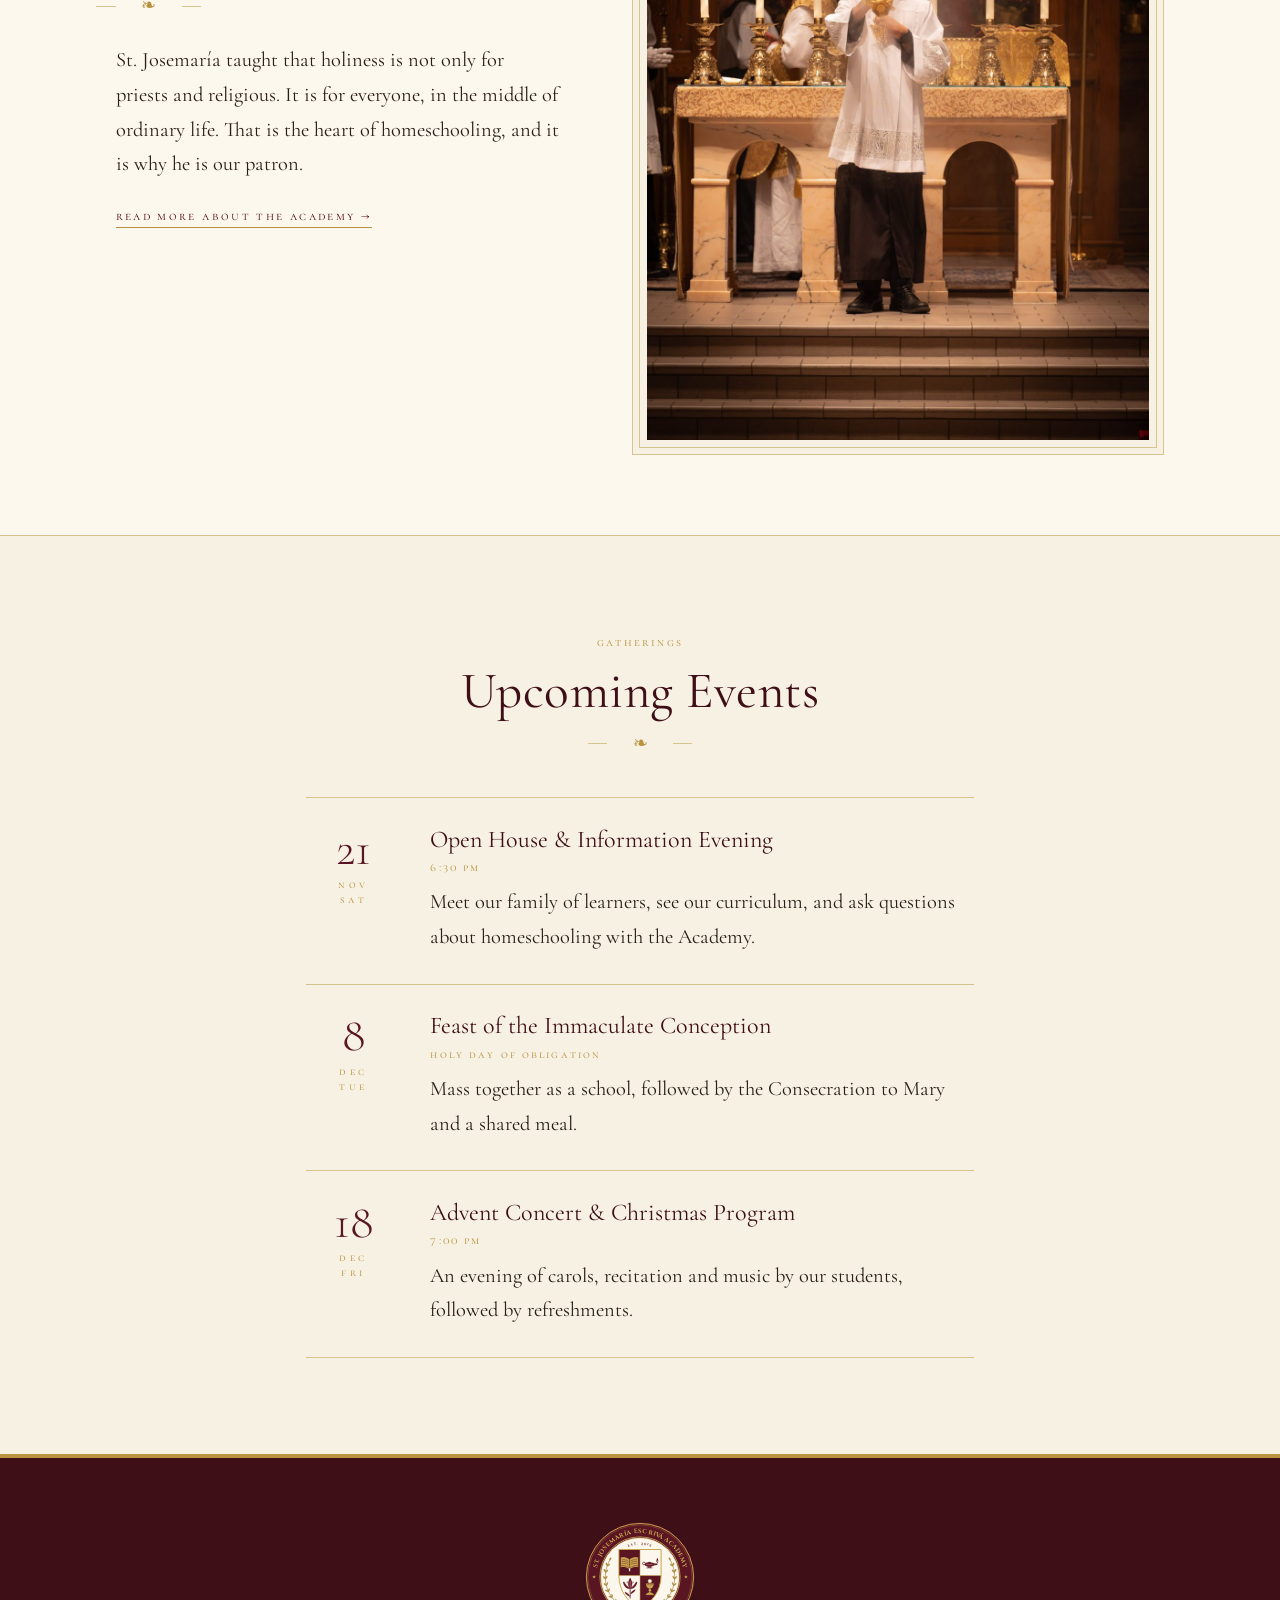
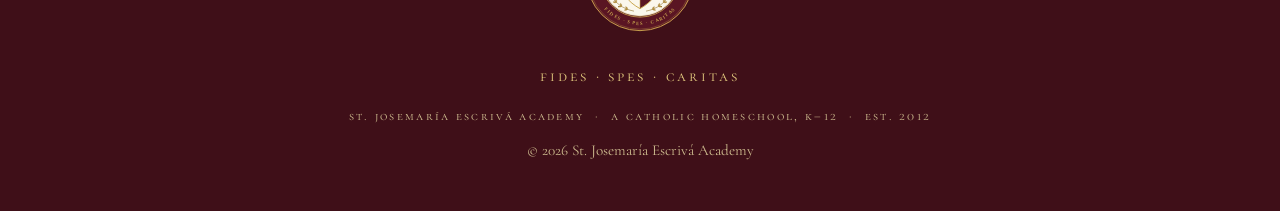
==== commit e110b9a9: "Redesign: quieter classical look (shorter hero, Cormorant type, framed photo plates, ruled events) C" ====
--- a/index.html
+++ b/index.html
@@ -1,29 +1,90 @@
 <!DOCTYPE html>
 <html lang="en"><head><meta charset="UTF-8"><meta name="viewport" content="width=device-width,initial-scale=1">
 <title>St. Josemaría Escrivá Academy</title><meta name="description" content="A Catholic homeschool academy, kindergarten through twelfth grade."><link rel="icon" href="crest.svg" type="image/svg+xml">
-<link rel="preconnect" href="https://fonts.googleapis.com"><link rel="preconnect" href="https://fonts.gstatic.com" crossorigin><link href="https://fonts.googleapis.com/css2?family=Cinzel:wght@500;700&family=Cormorant+Garamond:ital,wght@0,400;0,600;1,400&display=swap" rel="stylesheet"><link rel="stylesheet" href="style.css"></head><body>
-<header class="top"><div class="wrap"><a class="brand" href="/"><img src="crest.svg" alt=""><span>St. Josemaría Escrivá Academy</span></a>
-<nav><a href="/" class="on">Home</a><a href="about.html">About</a></nav></div></header>
-<div class="hero"><img class="crest" src="crest.svg" alt="Academy crest">
-<h1>St. Josemaría Escrivá Academy</h1><div class="sub">A Catholic Homeschool &middot; Grades K&ndash;12</div>
-<p class="tag">Holiness in the ordinary day.</p><a class="btn" href="about.html">Our Mission</a></div>
-<div class="stats"><div class="wrap"><div class="stat"><b>1:1</b><span>Student-to-Teacher Ratio</span></div><div class="stat"><b>100%</b><span>of Students Receive Financial Aid</span></div><div class="stat"><b>100%</b><span>Graduation Rate</span></div></div></div>
-<section><div class="wrap"><div class="kicker">Welcome</div><h2>A School Built Around the Home</h2><span class="orn">&#10022; &#10022; &#10022;</span>
-<div class="lead"><p>St. Josemaría Escrivá Academy is a Catholic homeschool serving children from kindergarten through twelfth grade. Here the kitchen table is a classroom, the family is a small domestic church, and the daily work of learning is offered to God.</p></div>
-<div class="cols">
-<div class="card"><h3>Faith First</h3><p>Prayer, the sacraments and the teaching of the Church shape the day and every subject in it.</p></div>
-<div class="card"><h3>Sound Learning</h3><p>Reading, writing, mathematics, science and history taught with care, from the first letters to college preparation.</p></div>
-<div class="card"><h3>Ordinary Work, Done Well</h3><p>Diligence in small things, a good lesson finished or a chore done right, becomes a path to holiness.</p></div>
-</div></div></section>
-<section><div class="wrap"><div class="split"><div class="pic"><img class="photo" src="img/servers.jpg" alt="Four altar servers standing in prayer before the altar" loading="lazy"></div><div><div class="kicker" style="text-align:left">Our Students</div><h2 style="text-align:left">Learning to Serve</h2><p>Our students learn in the home and serve at the altar. Faith is not a subject we add to the day. It is the reason for the day.</p></div></div></div></section>
-<section class="alt" id="events"><div class="wrap"><div class="kicker">Gatherings</div><h2>Upcoming Events</h2><span class="orn">&#10022; &#10022; &#10022;</span>
-<!-- Example events: edit the dates, times and text below -->
-<div class="events">
-<article class="event"><div class="date"><span>Nov</span><b>21</b><em>Saturday</em></div><div><h3>Open House &amp; Information Evening</h3><p class="when">6:30 PM</p><p>Meet our family of learners, see our curriculum, and ask questions about homeschooling with the Academy.</p></div></article>
-<article class="event"><div class="date"><span>Dec</span><b>8</b><em>Tuesday</em></div><div><h3>Feast of the Immaculate Conception</h3><p class="when">Holy Day of Obligation</p><p>Mass together as a school, followed by the Consecration to Mary and a shared meal.</p></div></article>
-<article class="event"><div class="date"><span>Dec</span><b>18</b><em>Friday</em></div><div><h3>Advent Concert &amp; Christmas Program</h3><p class="when">7:00 PM</p><p>An evening of carols, recitation and music by our students, followed by refreshments.</p></div></article>
-</div></div></section>
-<section><div class="wrap"><blockquote>&ldquo;Sanctify your work, sanctify yourself in your work, sanctify others through your work.&rdquo;<cite>St. Josemaría Escrivá</cite></blockquote></div></section>
-<section><div class="wrap"><div class="kicker">Our Patron</div><h2>Why St. Josemaría?</h2><span class="orn">&#10022; &#10022; &#10022;</span>
-<div class="lead"><p>St. Josemaría taught that holiness is not only for priests and religious. It is for everyone, in the middle of ordinary life. That is the heart of homeschooling, and it is why he is our patron.</p><p style="margin-top:1.6rem"><a class="btn" href="about.html">Read More</a></p></div></div></section>
-<footer><img src="crest.svg" alt=""><div class="m">FIDES &middot; SPES &middot; CARITAS</div><p>St. Josemaría Escrivá Academy &middot; Kindergarten through Twelfth Grade<br>&copy; 2026</p></footer></body></html>
+<link rel="preconnect" href="https://fonts.googleapis.com"><link rel="preconnect" href="https://fonts.gstatic.com" crossorigin><link href="https://fonts.googleapis.com/css2?family=Cormorant+Garamond:ital,wght@0,300;0,400;0,500;0,600;1,300;1,400&family=Cormorant+SC:wght@400;500;600&display=swap" rel="stylesheet"><link rel="stylesheet" href="style.css"></head><body>
+<header class="top"><div class="wrap">
+<a class="brand" href="index.html"><img src="crest.svg" alt=""><span class="sc">St. Josemaría Escrivá Academy</span></a>
+<nav class="sc"><a href="index.html" class="on">Home</a><a href="about.html">About</a><a href="index.html#events">Events</a><a href="about.html#contact">Contact</a></nav>
+</div></header>
+
+<section class="hero">
+<img class="bg" src="img/altar.jpg" alt="">
+<div class="veil"></div>
+<div class="inner">
+<img class="seal" src="crest.svg" alt="Seal of St. Josemaría Escrivá Academy">
+<p class="sc eyebrow">A Catholic Homeschool &middot; Kindergarten through Twelfth Grade</p>
+<h1>St. Josemaría<br>Escrivá Academy</h1>
+<p class="tag">Holiness in the ordinary day.</p>
+<a class="btn sc" href="about.html">Our Mission</a>
+</div>
+<div class="stats sc">
+<div><b>1:1</b><span>Student to Teacher</span></div>
+<div><b>100%</b><span>Receive Financial Aid</span></div>
+<div><b>100%</b><span>Graduation Rate</span></div>
+</div>
+</section>
+
+<section class="welcome">
+<div class="wrap narrow center">
+<p class="sc eyebrow">Welcome</p>
+<h2>A School Built Around the Home</h2>
+<span class="fleuron" aria-hidden="true">&#10087;</span>
+<p class="lead">St. Josemaría Escrivá Academy is a Catholic homeschool serving children from kindergarten through twelfth grade. Here the kitchen table is a classroom, the family is a small domestic church, and the daily work of learning is offered to God.</p>
+</div>
+<div class="wrap pillars">
+<div><h3 class="sc">Faith First</h3><p>Prayer, the sacraments and the teaching of the Church shape the day and every subject in it.</p></div>
+<div><h3 class="sc">Sound Learning</h3><p>Reading, writing, mathematics, science and history taught with care, from first letters to college preparation.</p></div>
+<div><h3 class="sc">Ordinary Work, Done Well</h3><p>Diligence in small things, a lesson finished or a chore done right, becomes a path to holiness.</p></div>
+</div>
+</section>
+
+<section class="plate">
+<div class="wrap split">
+<figure><img src="img/servers.jpg" alt="Four altar servers standing in prayer before the altar" loading="lazy"></figure>
+<div class="text">
+<p class="sc eyebrow">Our Students</p>
+<h2>Learning to Serve</h2>
+<span class="fleuron" aria-hidden="true">&#10087;</span>
+<p>Our students learn in the home and serve at the altar. Faith is not a subject we add to the day. It is the reason for the day.</p>
+</div>
+</div>
+</section>
+
+<section class="quote">
+<div class="wrap narrow center">
+<blockquote>&ldquo;Sanctify your work, sanctify yourself in your work, sanctify others through your work.&rdquo;<cite class="sc">St. Josemaría Escrivá</cite></blockquote>
+</div>
+</section>
+
+<section class="plate rev">
+<div class="wrap split">
+<figure><img src="img/thurible.jpg" alt="An altar server swinging a thurible during Mass" loading="lazy"></figure>
+<div class="text">
+<p class="sc eyebrow">Our Patron</p>
+<h2>Why St. Josemaría?</h2>
+<span class="fleuron" aria-hidden="true">&#10087;</span>
+<p>St. Josemaría taught that holiness is not only for priests and religious. It is for everyone, in the middle of ordinary life. That is the heart of homeschooling, and it is why he is our patron.</p>
+<a class="link sc" href="about.html">Read more about the Academy &rarr;</a>
+</div>
+</div>
+</section>
+
+<section class="events" id="events">
+<div class="wrap narrow">
+<p class="sc eyebrow center">Gatherings</p>
+<h2 class="center">Upcoming Events</h2>
+<div class="center"><span class="fleuron" aria-hidden="true">&#10087;</span></div>
+<!-- Example events: edit the dates and text below -->
+<ol class="list">
+<li><div class="when sc"><b>21</b><span>Nov<br>Sat</span></div><div><h3>Open House &amp; Information Evening</h3><p class="sc meta">6:30 PM</p><p>Meet our family of learners, see our curriculum, and ask questions about homeschooling with the Academy.</p></div></li>
+<li><div class="when sc"><b>8</b><span>Dec<br>Tue</span></div><div><h3>Feast of the Immaculate Conception</h3><p class="sc meta">Holy Day of Obligation</p><p>Mass together as a school, followed by the Consecration to Mary and a shared meal.</p></div></li>
+<li><div class="when sc"><b>18</b><span>Dec<br>Fri</span></div><div><h3>Advent Concert &amp; Christmas Program</h3><p class="sc meta">7:00 PM</p><p>An evening of carols, recitation and music by our students, followed by refreshments.</p></div></li>
+</ol>
+</div>
+</section>
+<footer><div class="wrap">
+<img src="crest.svg" alt="" class="seal">
+<div class="sc motto">Fides &middot; Spes &middot; Caritas</div>
+<p class="sc small">St. Josemaría Escrivá Academy &nbsp;&middot;&nbsp; A Catholic Homeschool, K&ndash;12 &nbsp;&middot;&nbsp; Est. 2012</p>
+<p class="small">&copy; 2026 St. Josemaría Escrivá Academy</p>
+</div></footer></body></html>
--- a/style.css
+++ b/style.css
@@ -1,67 +1,91 @@
-:root{--cream:#f6efe0;--paper:#fbf7ec;--burg:#6b1d2a;--burg-d:#47111b;--gold:#b08d3c;--gold-l:#e9c872;--ink:#2e2118}
+
+:root{--cream:#f7f1e3;--paper:#fcf8ee;--ink:#2a1e18;--burg:#5a1523;--burg-d:#3f0f18;--gold:#b8923f;--gold-l:#dcc27a;--rule:#d8c48f}
 *{box-sizing:border-box;margin:0}
 html{scroll-behavior:smooth}
-body{background:var(--cream);color:var(--ink);font-family:'Cormorant Garamond',Georgia,serif;font-size:1.3rem;line-height:1.65}
-h1,h2,h3,.brand,nav a,.btn,.kicker{font-family:'Cinzel',Georgia,serif}
+body{background:var(--cream);color:var(--ink);font-family:'Cormorant Garamond',Georgia,serif;font-size:1.28rem;line-height:1.7;font-weight:400}
+.sc{font-family:'Cormorant SC','Cormorant Garamond',Georgia,serif;letter-spacing:.18em;text-transform:lowercase}
+h1,h2,h3{font-family:'Cormorant Garamond',Georgia,serif;font-weight:400;line-height:1.1;color:var(--burg-d)}
+h2{font-size:clamp(2rem,4.6vw,3.2rem);margin:.3rem 0 .4rem;letter-spacing:.01em}
+h3{font-size:1.35rem}
 a{color:var(--burg)}
-.wrap{max-width:1000px;margin:0 auto;padding:0 1.5rem}
-header.top{position:sticky;top:0;z-index:10;background:rgba(246,239,224,.94);backdrop-filter:blur(6px);border-bottom:1px solid var(--gold)}
-header.top .wrap{display:flex;align-items:center;justify-content:space-between;gap:1rem;padding-top:.6rem;padding-bottom:.6rem}
-.brand{display:flex;align-items:center;gap:.7rem;text-decoration:none;color:var(--burg-d);font-weight:700;letter-spacing:.06em;font-size:1rem;line-height:1.2}
-.brand img{height:46px}
-nav{display:flex;gap:1.4rem}
-nav a{text-decoration:none;color:var(--ink);font-size:.85rem;letter-spacing:.14em;text-transform:uppercase}
-nav a:hover,nav a.on{color:var(--burg);border-bottom:2px solid var(--gold)}
-.hero{background:linear-gradient(rgba(71,17,27,.38),rgba(71,17,27,.62)),url(img/altar.jpg) center/cover;color:var(--cream);text-align:center;padding:4.5rem 1.5rem 5rem;position:relative;border-bottom:6px solid var(--gold)}
-.hero::after{content:"";position:absolute;inset:10px;border:1px solid rgba(233,200,114,.45);pointer-events:none}
-.hero img.crest{width:170px;filter:drop-shadow(0 8px 14px rgba(0,0,0,.45));margin-bottom:1.2rem}
-.hero h1,.hero .tag{text-shadow:0 2px 14px rgba(0,0,0,.65)}
-.hero h1{font-size:clamp(1.9rem,5.4vw,3.4rem);letter-spacing:.07em;line-height:1.2;font-weight:700;color:#fff}
-.hero .sub{font-family:'Cinzel',serif;letter-spacing:.3em;text-transform:uppercase;font-size:.85rem;color:var(--gold-l);margin-top:.8rem}
-.hero .tag{font-style:italic;font-size:clamp(1.4rem,3.4vw,2rem);margin:1.6rem auto 2rem;max-width:34rem;color:#f3e7c9}
-.btn{display:inline-block;padding:.8rem 1.8rem;background:var(--gold);color:var(--burg-d);text-decoration:none;letter-spacing:.16em;text-transform:uppercase;font-size:.85rem;font-weight:700;border:1px solid var(--gold-l)}
-.btn:hover{background:var(--gold-l)}
-section{padding:4rem 0}
-section.alt{background:var(--paper);border-top:1px solid #e3d6b4;border-bottom:1px solid #e3d6b4}
-.kicker{color:var(--gold);letter-spacing:.3em;text-transform:uppercase;font-size:.8rem;text-align:center}
-h2{font-size:clamp(1.6rem,3.8vw,2.3rem);color:var(--burg);text-align:center;margin:.4rem 0 1.4rem;letter-spacing:.05em}
-.orn{display:block;text-align:center;color:var(--gold);letter-spacing:.6em;margin-bottom:1.4rem}
+.wrap{max-width:1100px;margin:0 auto;padding:0 1.6rem}
+.narrow{max-width:720px}
+.center{text-align:center}
+.eyebrow{font-size:.78rem;color:var(--gold);margin-bottom:.6rem}
+.fleuron{display:inline-block;color:var(--gold);font-size:1.1rem;margin:.2rem 0 1.4rem;position:relative;padding:0 1.6rem}
+.fleuron::before,.fleuron::after{content:"";position:absolute;top:50%;width:1.2rem;height:1px;background:var(--rule)}
+.fleuron::before{right:100%}.fleuron::after{left:100%}
+.lead{font-size:1.5rem;font-weight:300;line-height:1.55}
 p+p{margin-top:1rem}
-.lead{max-width:40rem;margin:0 auto;text-align:center}
-.cols{display:grid;grid-template-columns:repeat(auto-fit,minmax(250px,1fr));gap:1.6rem;margin-top:2rem}
-.card{background:var(--paper);border:1px solid #d9c993;padding:1.8rem 1.5rem;text-align:center;box-shadow:0 0 0 4px var(--cream),0 0 0 5px #d9c993}
-.card h3{color:var(--burg);font-size:1.1rem;letter-spacing:.1em;margin-bottom:.6rem}
-blockquote{max-width:38rem;margin:0 auto;text-align:center;font-style:italic;font-size:1.7rem;line-height:1.4;color:var(--burg-d)}
-blockquote cite{display:block;font-family:'Cinzel',serif;font-style:normal;font-size:.8rem;letter-spacing:.2em;color:var(--gold);margin-top:1rem}
-.prose{max-width:42rem;margin:0 auto}
-.prose h3{color:var(--burg);letter-spacing:.08em;margin:2rem 0 .5rem;font-size:1.2rem}
-.prose ul{padding-left:1.3rem}
-footer{background:var(--burg-d);color:#e6d7ae;text-align:center;padding:2.5rem 1rem;font-size:1rem;border-top:6px solid var(--gold)}
-footer img{height:64px;margin-bottom:.6rem}
-footer .m{font-family:'Cinzel',serif;letter-spacing:.3em;color:var(--gold-l);font-size:.85rem}
-@media(max-width:640px){body{font-size:1.2rem}.brand span{display:none}nav{gap:1rem}.hero img.crest{width:130px}}
 
-.photo{display:block;width:100%;height:auto;border:1px solid #d9c993;box-shadow:0 0 0 5px var(--cream),0 0 0 6px #d9c993}
-.split{display:grid;grid-template-columns:1fr 1fr;gap:2.5rem;align-items:center}
-.split.rev .pic{order:2}
-.pic{max-width:340px;margin:0 auto}
-.pic p{font-size:.95rem;font-style:italic;text-align:center;margin-top:.8rem;color:#6a5a48}
-@media(max-width:700px){.split{grid-template-columns:1fr}.split.rev .pic{order:0}}
+header.top{position:absolute;top:0;left:0;right:0;z-index:5;padding:1.1rem 0}
+header.top .wrap{display:flex;align-items:center;justify-content:space-between;gap:1rem}
+.brand{display:flex;align-items:center;gap:.8rem;text-decoration:none;color:#fff;font-size:.95rem}
+.brand img{height:54px;filter:drop-shadow(0 2px 6px rgba(0,0,0,.5))}
+nav{display:flex;gap:1.8rem}
+nav a{text-decoration:none;color:rgba(255,255,255,.85);font-size:.85rem;padding-bottom:.2rem;border-bottom:1px solid transparent}
+nav a:hover,nav a.on{color:#fff;border-color:var(--gold-l)}
 
-.stats{background:var(--burg-d);color:var(--cream);border-bottom:6px solid var(--gold)}
-.stats .wrap{display:grid;grid-template-columns:repeat(3,1fr);gap:1rem;max-width:1000px;padding-top:2.6rem;padding-bottom:2.6rem}
-.stat{text-align:center;padding:0 .5rem}
-.stat+.stat{border-left:1px solid rgba(233,200,114,.4)}
-.stat b{display:block;font-family:'Cinzel',serif;font-size:clamp(2.2rem,6vw,3.8rem);color:var(--gold-l);line-height:1.1;letter-spacing:.04em}
-.stat span{display:block;font-family:'Cinzel',serif;font-size:clamp(.62rem,1.7vw,.85rem);letter-spacing:.16em;text-transform:uppercase;margin-top:.7rem;color:#efe3c3}
+.hero{position:relative;min-height:74vh;display:grid;grid-template-rows:1fr auto;color:var(--cream);overflow:hidden}
+.hero.short{min-height:48vh;grid-template-rows:1fr}
+.hero .bg{position:absolute;inset:0;width:100%;height:100%;object-fit:cover;object-position:center 40%}
+.hero .veil{position:absolute;inset:0;background:linear-gradient(180deg,rgba(63,15,24,.72) 0%,rgba(63,15,24,.45) 45%,rgba(63,15,24,.82) 100%)}
+.hero .inner{position:relative;text-align:center;padding:7.5rem 1.5rem 3rem;align-self:center}
+.hero .seal{width:112px;filter:drop-shadow(0 10px 22px rgba(0,0,0,.55));margin-bottom:1.6rem}
+.hero .eyebrow{color:var(--gold-l);margin-bottom:1rem}
+.hero h1{color:#fff;font-size:clamp(2.4rem,6vw,4.6rem);font-weight:300;letter-spacing:.02em;text-shadow:0 3px 24px rgba(0,0,0,.45)}
+.hero .tag{font-style:italic;font-weight:300;font-size:clamp(1.3rem,2.2vw,1.7rem);margin:1rem 0 1.6rem;color:#f3e7c9}
+.btn{display:inline-block;padding:.85rem 2.2rem;border:1px solid var(--gold-l);color:#fff;text-decoration:none;font-size:.9rem;transition:background .2s}
+.btn:hover{background:rgba(220,194,122,.18)}
+.stats{position:relative;display:grid;grid-template-columns:repeat(3,1fr);border-top:1px solid rgba(220,194,122,.5);background:rgba(63,15,24,.55);backdrop-filter:blur(4px)}
+.stats div{text-align:center;padding:1rem .5rem}
+.stats div+div{border-left:1px solid rgba(220,194,122,.35)}
+.stats b{display:block;font-family:'Cormorant Garamond',serif;font-weight:300;font-size:clamp(2rem,4.6vw,3rem);line-height:1;color:#fff;letter-spacing:0}
+.stats span{display:block;font-size:.72rem;color:var(--gold-l);margin-top:.5rem}
 
-.events{display:grid;gap:1.4rem;max-width:760px;margin:0 auto}
-.event{display:grid;grid-template-columns:96px 1fr;gap:1.6rem;align-items:center;background:var(--cream);border:1px solid #d9c993;padding:1.2rem 1.6rem}
-.date{text-align:center;background:var(--burg);color:var(--cream);padding:.7rem .4rem;border-bottom:4px solid var(--gold);font-family:'Cinzel',serif}
-.date span{display:block;letter-spacing:.25em;text-transform:uppercase;font-size:.8rem;color:var(--gold-l)}
-.date b{display:block;font-size:2.4rem;line-height:1.1}
-.date em{display:block;font-style:normal;font-size:.62rem;letter-spacing:.16em;text-transform:uppercase;color:#e6d7ae}
-.event h3{font-family:'Cinzel',serif;color:var(--burg);font-size:1.15rem;letter-spacing:.05em;line-height:1.3}
-.event .when{font-family:'Cinzel',serif;font-size:.78rem;letter-spacing:.18em;text-transform:uppercase;color:var(--gold);margin:.2rem 0 .4rem}
-.event p+p{margin-top:0;font-size:1.1rem;line-height:1.5}
-@media(max-width:520px){.event{grid-template-columns:76px 1fr;gap:1rem;padding:1rem}}
+section{padding:6rem 0}
+.welcome .pillars{display:grid;grid-template-columns:repeat(3,1fr);gap:3rem;margin-top:4rem;text-align:center}
+.pillars h3{color:var(--burg);font-size:.95rem;margin-bottom:.7rem;padding-bottom:.7rem;border-bottom:1px solid var(--rule)}
+.pillars p{font-size:1.15rem}
+
+.plate{background:var(--paper);border-top:1px solid var(--rule);border-bottom:1px solid var(--rule);padding:5rem 0}
+.split{display:grid;grid-template-columns:5fr 6fr;gap:4.5rem;align-items:center}
+.plate.rev .split figure{order:2}
+.plate figure{position:relative;padding:14px;border:1px solid var(--rule);background:var(--cream)}
+.plate figure::after{content:"";position:absolute;inset:6px;border:1px solid var(--rule);pointer-events:none}
+.plate img{display:block;width:100%;height:auto}
+.plate .text .link{display:inline-block;margin-top:1.4rem;font-size:.82rem;text-decoration:none;border-bottom:1px solid var(--gold)}
+
+.quote blockquote{font-size:clamp(1.7rem,3.4vw,2.5rem);font-weight:300;font-style:italic;line-height:1.35;color:var(--burg-d)}
+.quote cite{display:block;font-style:normal;font-size:.8rem;color:var(--gold);margin-top:1.6rem}
+
+.events .list{list-style:none;padding:0;margin-top:1rem;border-top:1px solid var(--rule)}
+.events li{display:grid;grid-template-columns:96px 1fr;gap:1.8rem;padding:1.8rem 0;border-bottom:1px solid var(--rule)}
+.when{text-align:center;color:var(--burg)}
+.when b{display:block;font-family:'Cormorant Garamond',serif;font-weight:300;font-size:3rem;line-height:.95;letter-spacing:0}
+.when span{display:block;font-size:.72rem;line-height:1.3;margin-top:.3rem;color:var(--gold)}
+.events h3{color:var(--burg-d);font-size:1.5rem}
+.meta{font-size:.74rem;color:var(--gold);margin:.25rem 0 .5rem}
+.events li p+p{margin-top:0}
+
+.prose.alt{background:var(--paper);border-top:1px solid var(--rule);border-bottom:1px solid var(--rule)}
+.how{margin-top:1rem}
+.how dt{color:var(--burg);font-size:.9rem;margin-top:2rem;padding-bottom:.4rem;border-bottom:1px solid var(--rule)}
+.how dd{margin:.7rem 0 0}
+
+footer{background:var(--burg-d);color:#e6d7ae;text-align:center;padding:4rem 1rem 3rem;border-top:4px solid var(--gold)}
+footer .seal{height:110px;margin-bottom:1.2rem}
+footer .motto{color:var(--gold-l);font-size:1rem;margin-bottom:1rem}
+footer .small{font-size:.8rem;color:#cdbb8e}
+footer .small+.small{margin-top:.6rem;font-family:'Cormorant Garamond',serif;letter-spacing:0;text-transform:none;font-size:.95rem}
+
+@media(max-width:860px){
+ .welcome .pillars{grid-template-columns:1fr;gap:2rem}
+ .split{grid-template-columns:1fr;gap:2.2rem}
+ .plate.rev .split figure{order:0}
+ .brand span{display:none}
+ nav{gap:1rem} nav a{font-size:.75rem}
+ .hero .inner{padding-top:6rem}
+ .events li{grid-template-columns:70px 1fr;gap:1rem}
+ section{padding:4rem 0}
+}
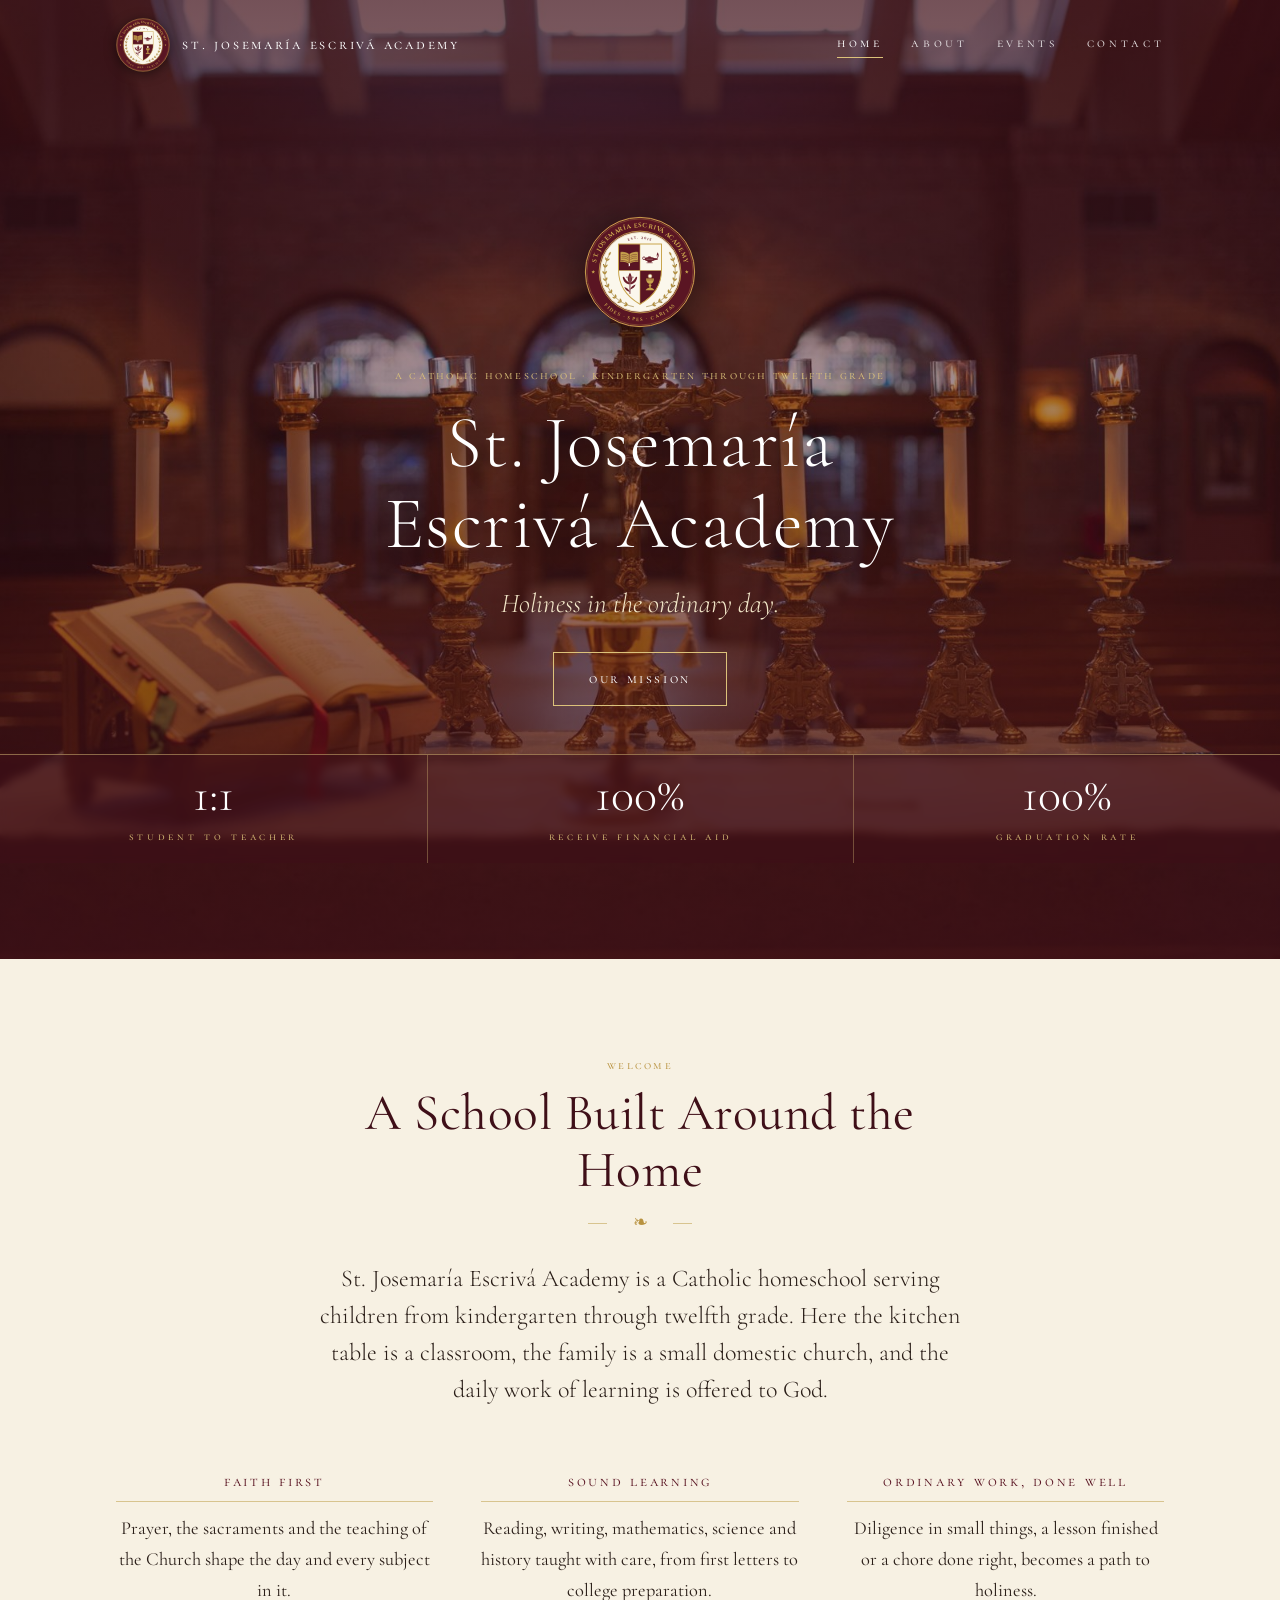
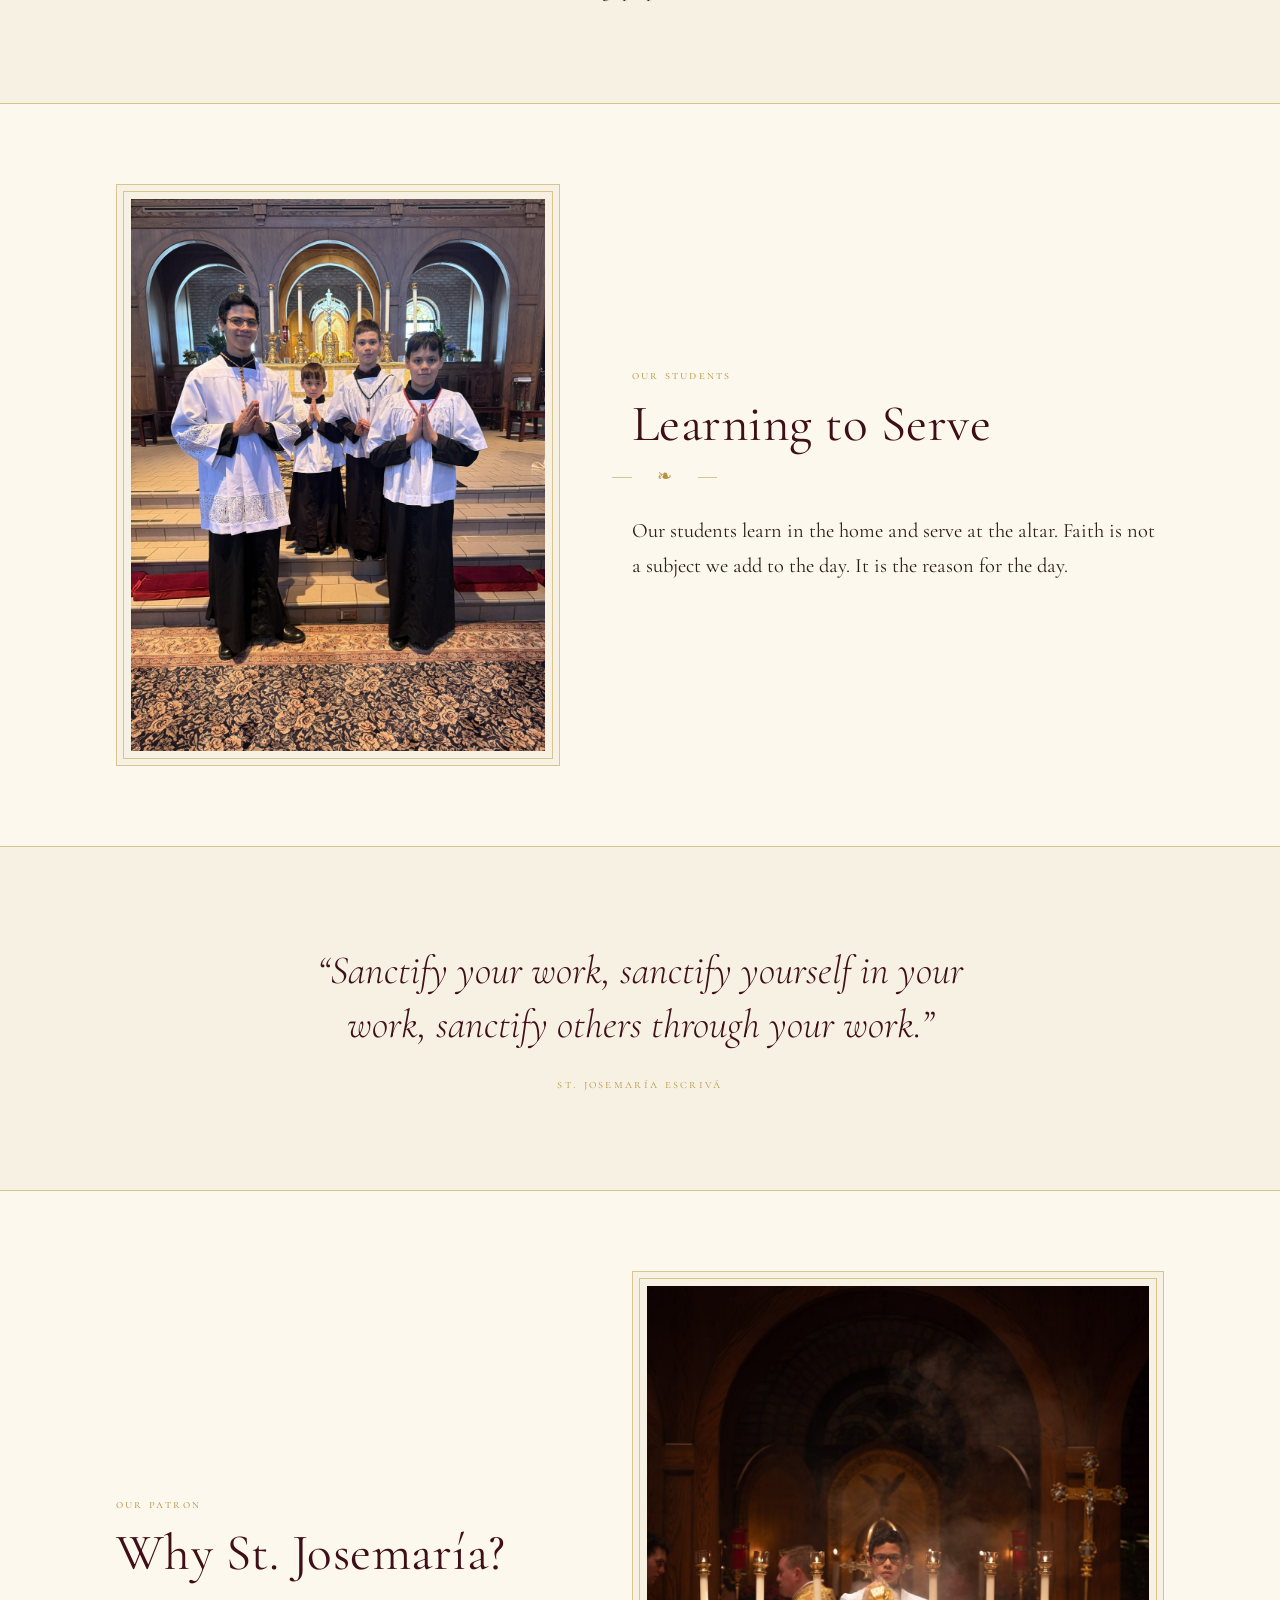
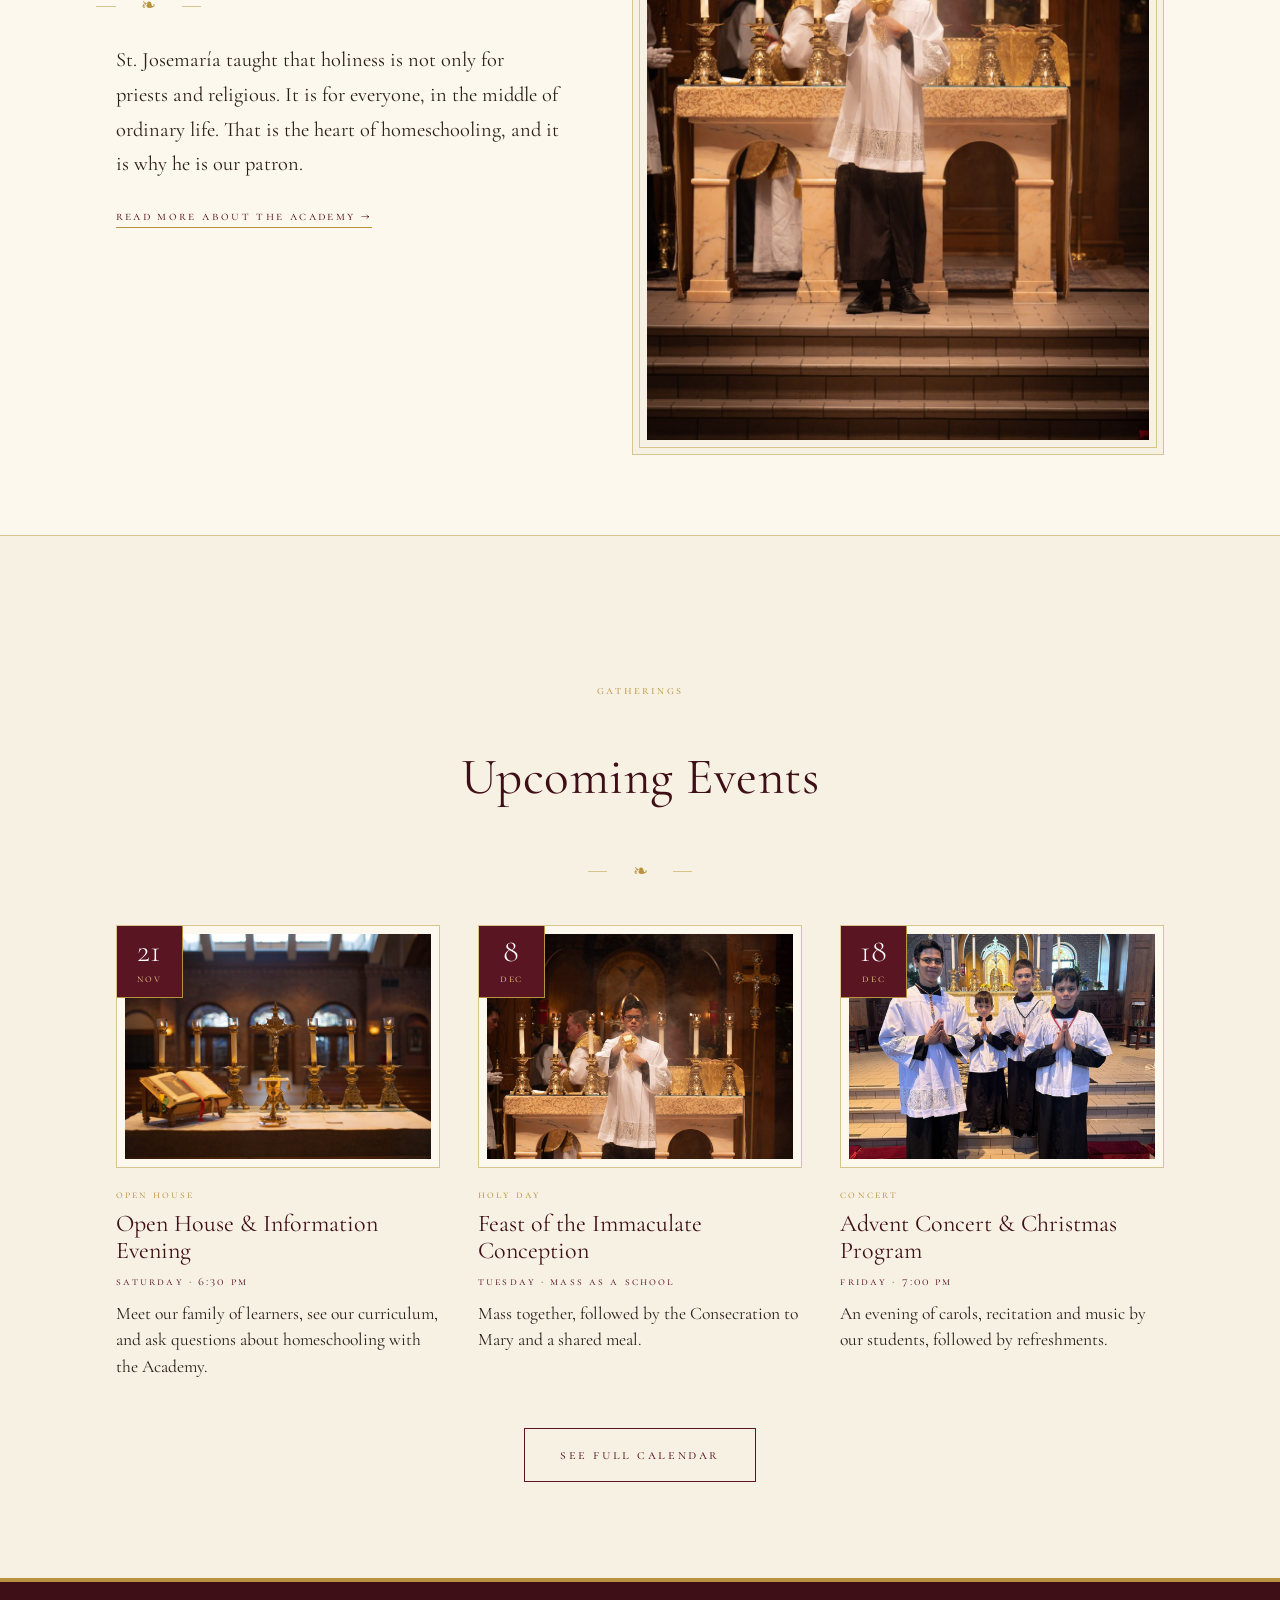
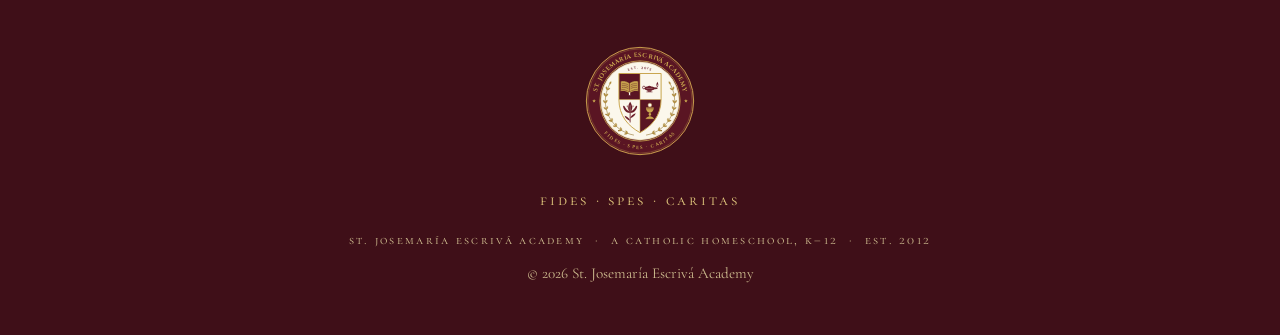
==== commit b7c665da: "Events: three photo cards with corner date blocks, like TAC Co-Authored-By: Claude Fable 5.1 <norepl" ====
--- a/index.html
+++ b/index.html
@@ -70,16 +70,35 @@
 </section>
 
 <section class="events" id="events">
-<div class="wrap narrow">
+<div class="wrap">
 <p class="sc eyebrow center">Gatherings</p>
 <h2 class="center">Upcoming Events</h2>
 <div class="center"><span class="fleuron" aria-hidden="true">&#10087;</span></div>
 <!-- Example events: edit the dates and text below -->
-<ol class="list">
-<li><div class="when sc"><b>21</b><span>Nov<br>Sat</span></div><div><h3>Open House &amp; Information Evening</h3><p class="sc meta">6:30 PM</p><p>Meet our family of learners, see our curriculum, and ask questions about homeschooling with the Academy.</p></div></li>
-<li><div class="when sc"><b>8</b><span>Dec<br>Tue</span></div><div><h3>Feast of the Immaculate Conception</h3><p class="sc meta">Holy Day of Obligation</p><p>Mass together as a school, followed by the Consecration to Mary and a shared meal.</p></div></li>
-<li><div class="when sc"><b>18</b><span>Dec<br>Fri</span></div><div><h3>Advent Concert &amp; Christmas Program</h3><p class="sc meta">7:00 PM</p><p>An evening of carols, recitation and music by our students, followed by refreshments.</p></div></li>
-</ol>
+<div class="cards">
+<article class="card">
+<a class="pic" href="#events"><img src="img/altar.jpg" alt="" loading="lazy"><span class="date sc"><b>21</b>Nov</span></a>
+<p class="sc cat">Open House</p>
+<h3><a href="#events">Open House &amp; Information Evening</a></h3>
+<p class="sc meta">Saturday &middot; 6:30 PM</p>
+<p>Meet our family of learners, see our curriculum, and ask questions about homeschooling with the Academy.</p>
+</article>
+<article class="card">
+<a class="pic" href="#events"><img src="img/thurible.jpg" alt="" loading="lazy"><span class="date sc"><b>8</b>Dec</span></a>
+<p class="sc cat">Holy Day</p>
+<h3><a href="#events">Feast of the Immaculate Conception</a></h3>
+<p class="sc meta">Tuesday &middot; Mass as a School</p>
+<p>Mass together, followed by the Consecration to Mary and a shared meal.</p>
+</article>
+<article class="card">
+<a class="pic" href="#events"><img src="img/servers.jpg" alt="" loading="lazy"><span class="date sc"><b>18</b>Dec</span></a>
+<p class="sc cat">Concert</p>
+<h3><a href="#events">Advent Concert &amp; Christmas Program</a></h3>
+<p class="sc meta">Friday &middot; 7:00 PM</p>
+<p>An evening of carols, recitation and music by our students, followed by refreshments.</p>
+</article>
+</div>
+<p class="center"><a class="btn dark sc" href="#events">See Full Calendar</a></p>
 </div>
 </section>
 <footer><div class="wrap">
--- a/style.css
+++ b/style.css
@@ -59,14 +59,6 @@
 .quote blockquote{font-size:clamp(1.7rem,3.4vw,2.5rem);font-weight:300;font-style:italic;line-height:1.35;color:var(--burg-d)}
 .quote cite{display:block;font-style:normal;font-size:.8rem;color:var(--gold);margin-top:1.6rem}
 
-.events .list{list-style:none;padding:0;margin-top:1rem;border-top:1px solid var(--rule)}
-.events li{display:grid;grid-template-columns:96px 1fr;gap:1.8rem;padding:1.8rem 0;border-bottom:1px solid var(--rule)}
-.when{text-align:center;color:var(--burg)}
-.when b{display:block;font-family:'Cormorant Garamond',serif;font-weight:300;font-size:3rem;line-height:.95;letter-spacing:0}
-.when span{display:block;font-size:.72rem;line-height:1.3;margin-top:.3rem;color:var(--gold)}
-.events h3{color:var(--burg-d);font-size:1.5rem}
-.meta{font-size:.74rem;color:var(--gold);margin:.25rem 0 .5rem}
-.events li p+p{margin-top:0}
 
 .prose.alt{background:var(--paper);border-top:1px solid var(--rule);border-bottom:1px solid var(--rule)}
 .how{margin-top:1rem}
@@ -89,3 +81,20 @@
  .events li{grid-template-columns:70px 1fr;gap:1rem}
  section{padding:4rem 0}
 }
+
+.events .cards{display:grid;grid-template-columns:repeat(3,1fr);gap:2.4rem;margin-top:1rem}
+.card .pic{display:block;position:relative;overflow:hidden;aspect-ratio:4/3;border:1px solid var(--rule);padding:8px;background:var(--paper)}
+.card .pic img{display:block;width:100%;height:100%;object-fit:cover;object-position:center 35%;transition:transform .5s}
+.card .pic:hover img{transform:scale(1.03)}
+.card .date{position:absolute;left:0;top:0;background:var(--burg);color:#fff;text-align:center;padding:.55rem .8rem .5rem;min-width:66px;font-size:.72rem;color:var(--gold-l);letter-spacing:.14em;border-right:1px solid var(--gold);border-bottom:1px solid var(--gold)}
+.card .date b{display:block;font-family:'Cormorant Garamond',serif;font-weight:300;font-size:2rem;line-height:1;color:#fff;letter-spacing:0;margin-bottom:.15rem}
+.card .cat{font-size:.72rem;color:var(--gold);margin:1.1rem 0 .3rem}
+.card h3{font-size:1.5rem;line-height:1.15}
+.card h3 a{color:var(--burg-d);text-decoration:none;border-bottom:1px solid transparent}
+.card h3 a:hover{border-color:var(--gold)}
+.card .meta{font-size:.74rem;color:var(--burg);margin:.4rem 0 .6rem}
+.card p+p{margin-top:0;font-size:1.1rem;line-height:1.5}
+.events .center{margin-top:3rem}
+.btn.dark{border-color:var(--burg);color:var(--burg)}
+.btn.dark:hover{background:var(--burg);color:#fff}
+@media(max-width:860px){.events .cards{grid-template-columns:1fr;gap:2rem}}
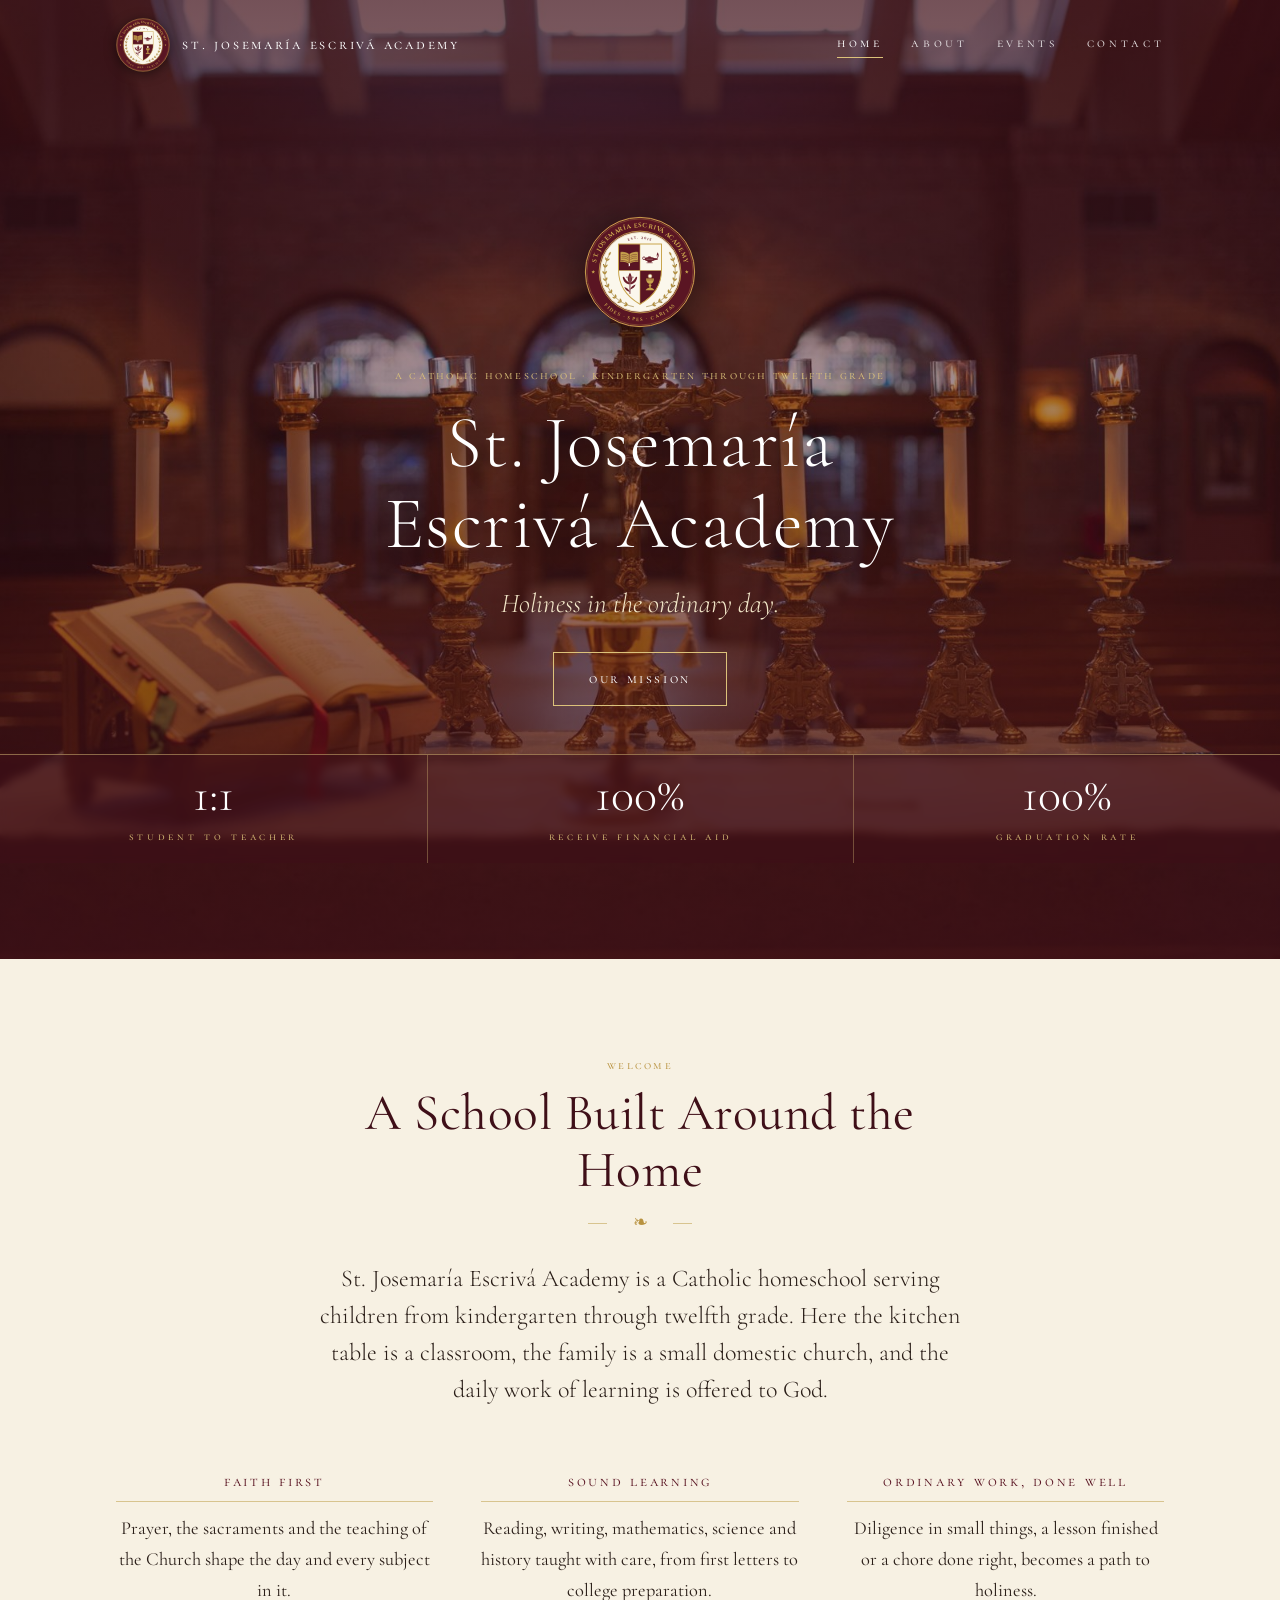
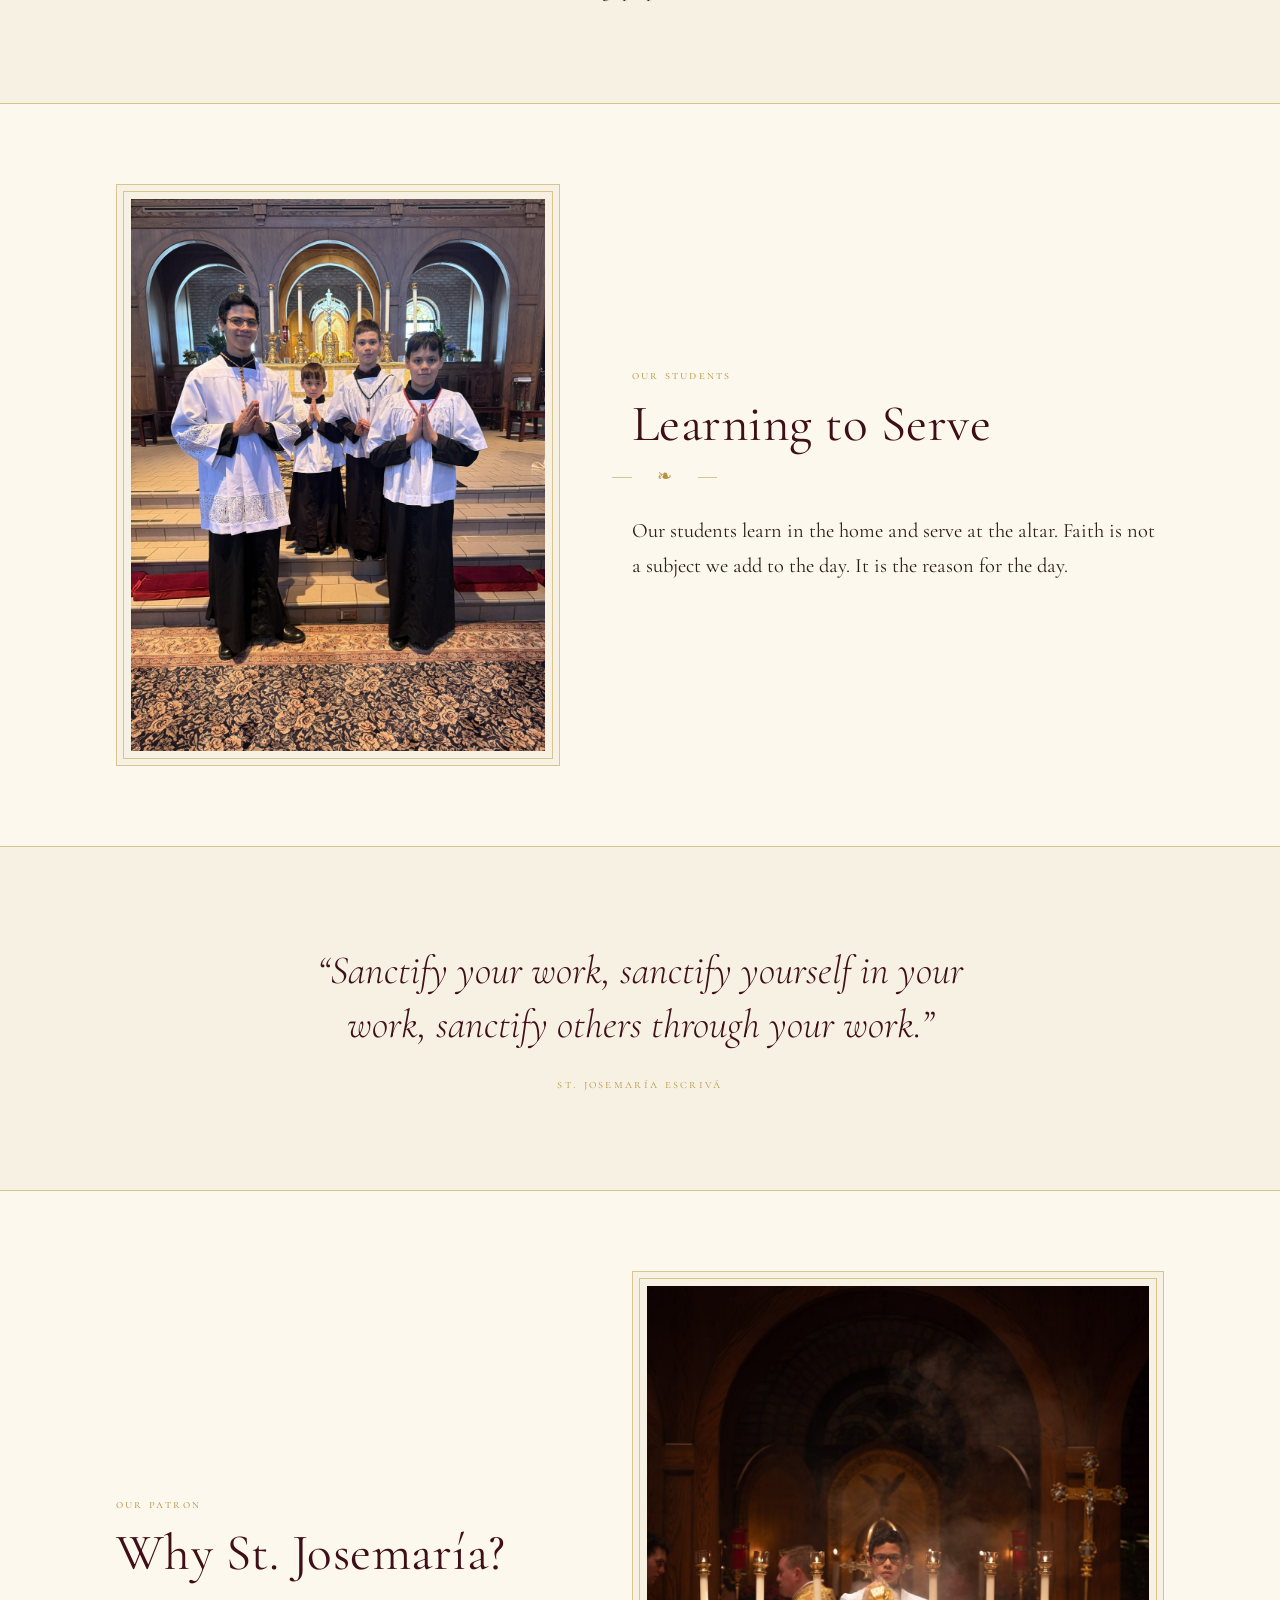
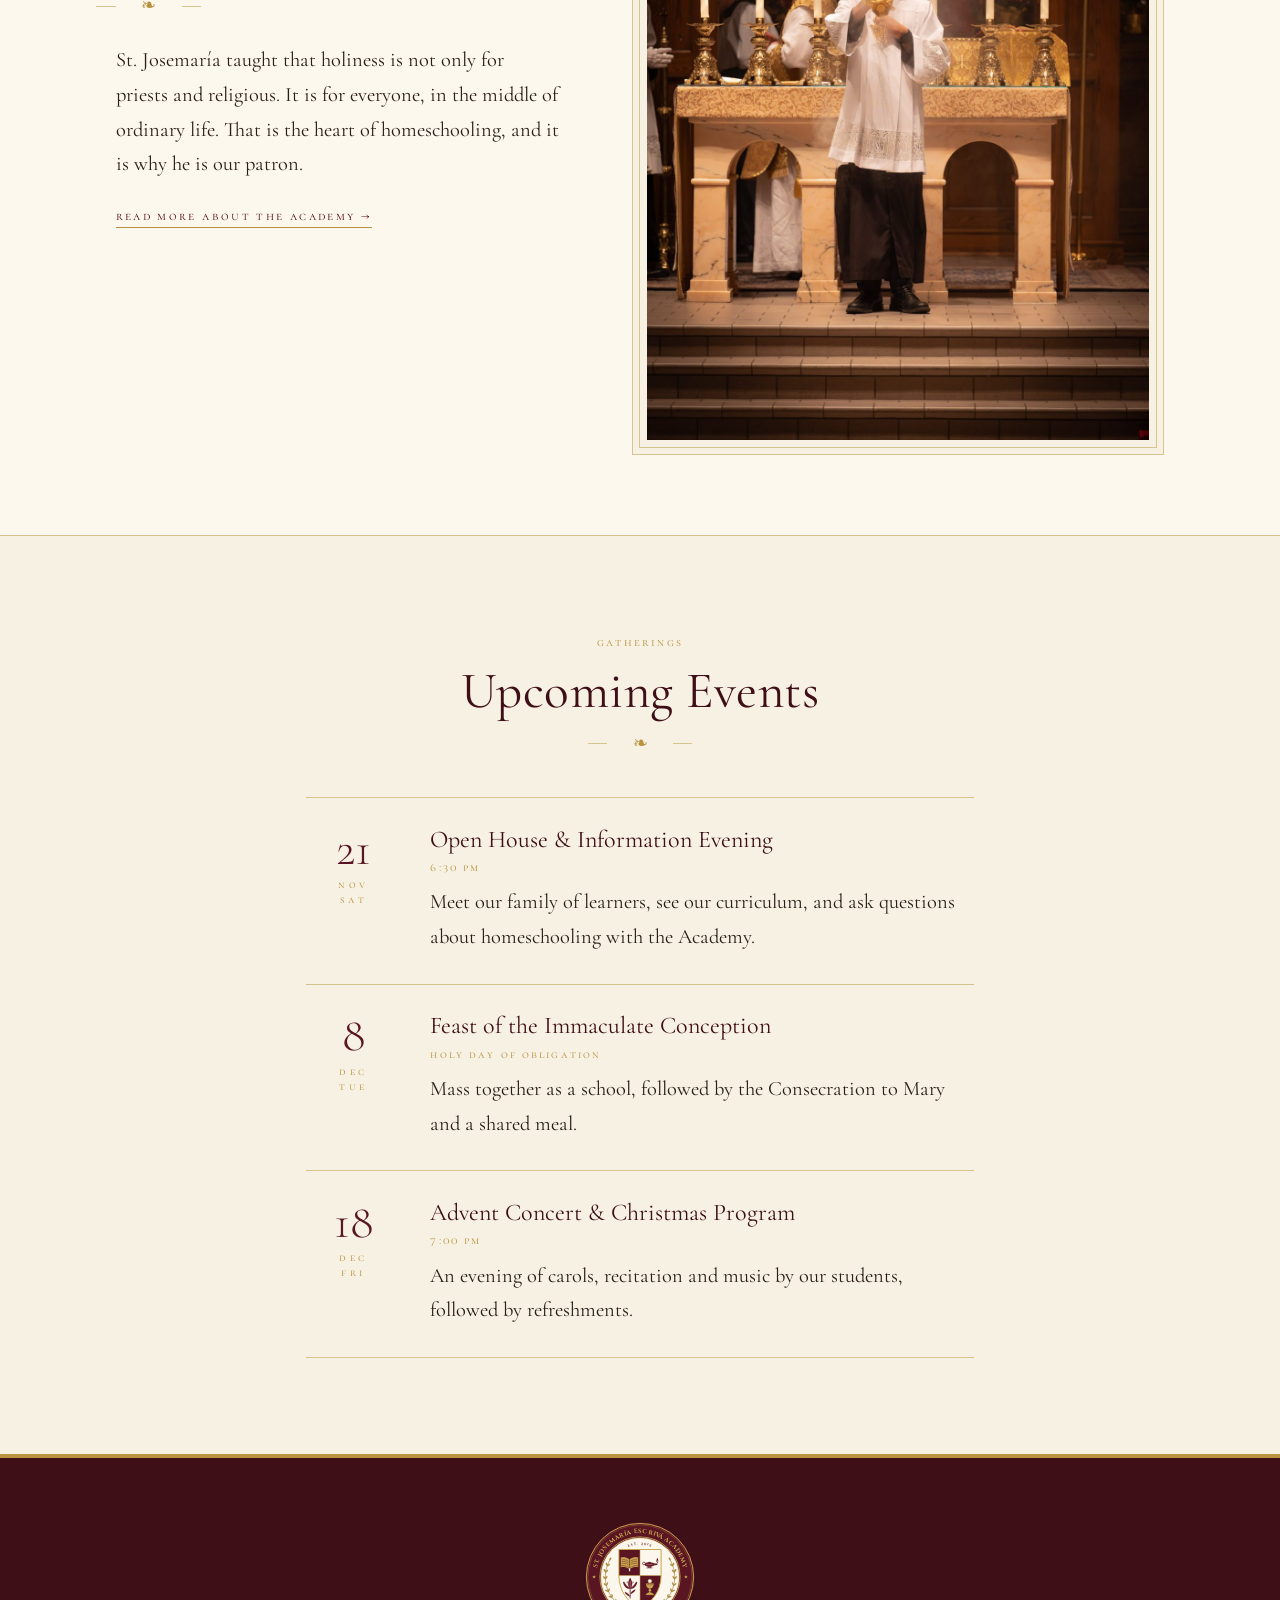
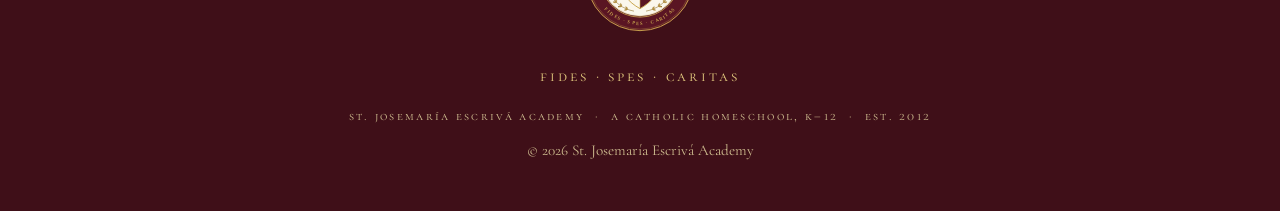
==== commit 4680032a: "Revert "Events: three photo cards with corner date blocks, like TAC" This reverts commit b7c665da218" ====
--- a/index.html
+++ b/index.html
@@ -70,35 +70,16 @@
 </section>
 
 <section class="events" id="events">
-<div class="wrap">
+<div class="wrap narrow">
 <p class="sc eyebrow center">Gatherings</p>
 <h2 class="center">Upcoming Events</h2>
 <div class="center"><span class="fleuron" aria-hidden="true">&#10087;</span></div>
 <!-- Example events: edit the dates and text below -->
-<div class="cards">
-<article class="card">
-<a class="pic" href="#events"><img src="img/altar.jpg" alt="" loading="lazy"><span class="date sc"><b>21</b>Nov</span></a>
-<p class="sc cat">Open House</p>
-<h3><a href="#events">Open House &amp; Information Evening</a></h3>
-<p class="sc meta">Saturday &middot; 6:30 PM</p>
-<p>Meet our family of learners, see our curriculum, and ask questions about homeschooling with the Academy.</p>
-</article>
-<article class="card">
-<a class="pic" href="#events"><img src="img/thurible.jpg" alt="" loading="lazy"><span class="date sc"><b>8</b>Dec</span></a>
-<p class="sc cat">Holy Day</p>
-<h3><a href="#events">Feast of the Immaculate Conception</a></h3>
-<p class="sc meta">Tuesday &middot; Mass as a School</p>
-<p>Mass together, followed by the Consecration to Mary and a shared meal.</p>
-</article>
-<article class="card">
-<a class="pic" href="#events"><img src="img/servers.jpg" alt="" loading="lazy"><span class="date sc"><b>18</b>Dec</span></a>
-<p class="sc cat">Concert</p>
-<h3><a href="#events">Advent Concert &amp; Christmas Program</a></h3>
-<p class="sc meta">Friday &middot; 7:00 PM</p>
-<p>An evening of carols, recitation and music by our students, followed by refreshments.</p>
-</article>
-</div>
-<p class="center"><a class="btn dark sc" href="#events">See Full Calendar</a></p>
+<ol class="list">
+<li><div class="when sc"><b>21</b><span>Nov<br>Sat</span></div><div><h3>Open House &amp; Information Evening</h3><p class="sc meta">6:30 PM</p><p>Meet our family of learners, see our curriculum, and ask questions about homeschooling with the Academy.</p></div></li>
+<li><div class="when sc"><b>8</b><span>Dec<br>Tue</span></div><div><h3>Feast of the Immaculate Conception</h3><p class="sc meta">Holy Day of Obligation</p><p>Mass together as a school, followed by the Consecration to Mary and a shared meal.</p></div></li>
+<li><div class="when sc"><b>18</b><span>Dec<br>Fri</span></div><div><h3>Advent Concert &amp; Christmas Program</h3><p class="sc meta">7:00 PM</p><p>An evening of carols, recitation and music by our students, followed by refreshments.</p></div></li>
+</ol>
 </div>
 </section>
 <footer><div class="wrap">
--- a/style.css
+++ b/style.css
@@ -59,6 +59,14 @@
 .quote blockquote{font-size:clamp(1.7rem,3.4vw,2.5rem);font-weight:300;font-style:italic;line-height:1.35;color:var(--burg-d)}
 .quote cite{display:block;font-style:normal;font-size:.8rem;color:var(--gold);margin-top:1.6rem}
 
+.events .list{list-style:none;padding:0;margin-top:1rem;border-top:1px solid var(--rule)}
+.events li{display:grid;grid-template-columns:96px 1fr;gap:1.8rem;padding:1.8rem 0;border-bottom:1px solid var(--rule)}
+.when{text-align:center;color:var(--burg)}
+.when b{display:block;font-family:'Cormorant Garamond',serif;font-weight:300;font-size:3rem;line-height:.95;letter-spacing:0}
+.when span{display:block;font-size:.72rem;line-height:1.3;margin-top:.3rem;color:var(--gold)}
+.events h3{color:var(--burg-d);font-size:1.5rem}
+.meta{font-size:.74rem;color:var(--gold);margin:.25rem 0 .5rem}
+.events li p+p{margin-top:0}
 
 .prose.alt{background:var(--paper);border-top:1px solid var(--rule);border-bottom:1px solid var(--rule)}
 .how{margin-top:1rem}
@@ -81,20 +89,3 @@
  .events li{grid-template-columns:70px 1fr;gap:1rem}
  section{padding:4rem 0}
 }
-
-.events .cards{display:grid;grid-template-columns:repeat(3,1fr);gap:2.4rem;margin-top:1rem}
-.card .pic{display:block;position:relative;overflow:hidden;aspect-ratio:4/3;border:1px solid var(--rule);padding:8px;background:var(--paper)}
-.card .pic img{display:block;width:100%;height:100%;object-fit:cover;object-position:center 35%;transition:transform .5s}
-.card .pic:hover img{transform:scale(1.03)}
-.card .date{position:absolute;left:0;top:0;background:var(--burg);color:#fff;text-align:center;padding:.55rem .8rem .5rem;min-width:66px;font-size:.72rem;color:var(--gold-l);letter-spacing:.14em;border-right:1px solid var(--gold);border-bottom:1px solid var(--gold)}
-.card .date b{display:block;font-family:'Cormorant Garamond',serif;font-weight:300;font-size:2rem;line-height:1;color:#fff;letter-spacing:0;margin-bottom:.15rem}
-.card .cat{font-size:.72rem;color:var(--gold);margin:1.1rem 0 .3rem}
-.card h3{font-size:1.5rem;line-height:1.15}
-.card h3 a{color:var(--burg-d);text-decoration:none;border-bottom:1px solid transparent}
-.card h3 a:hover{border-color:var(--gold)}
-.card .meta{font-size:.74rem;color:var(--burg);margin:.4rem 0 .6rem}
-.card p+p{margin-top:0;font-size:1.1rem;line-height:1.5}
-.events .center{margin-top:3rem}
-.btn.dark{border-color:var(--burg);color:var(--burg)}
-.btn.dark:hover{background:var(--burg);color:#fff}
-@media(max-width:860px){.events .cards{grid-template-columns:1fr;gap:2rem}}
